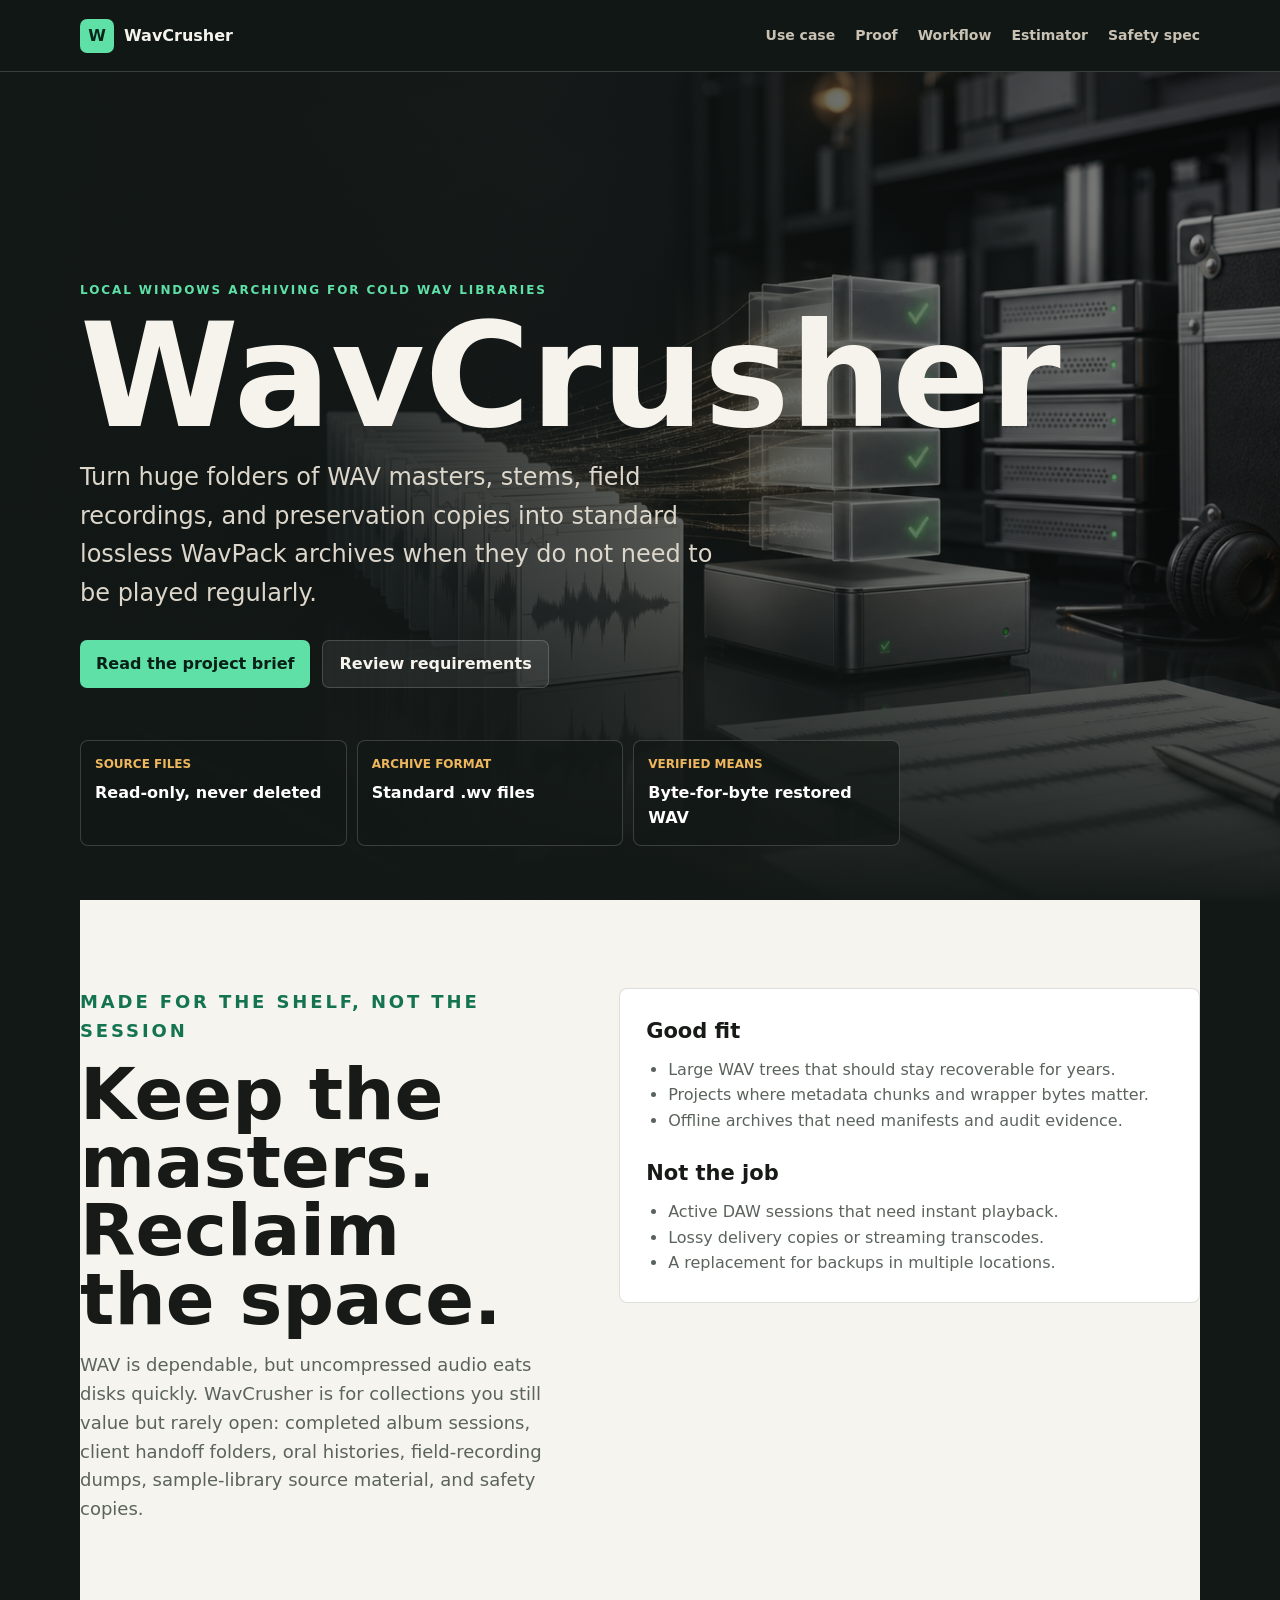
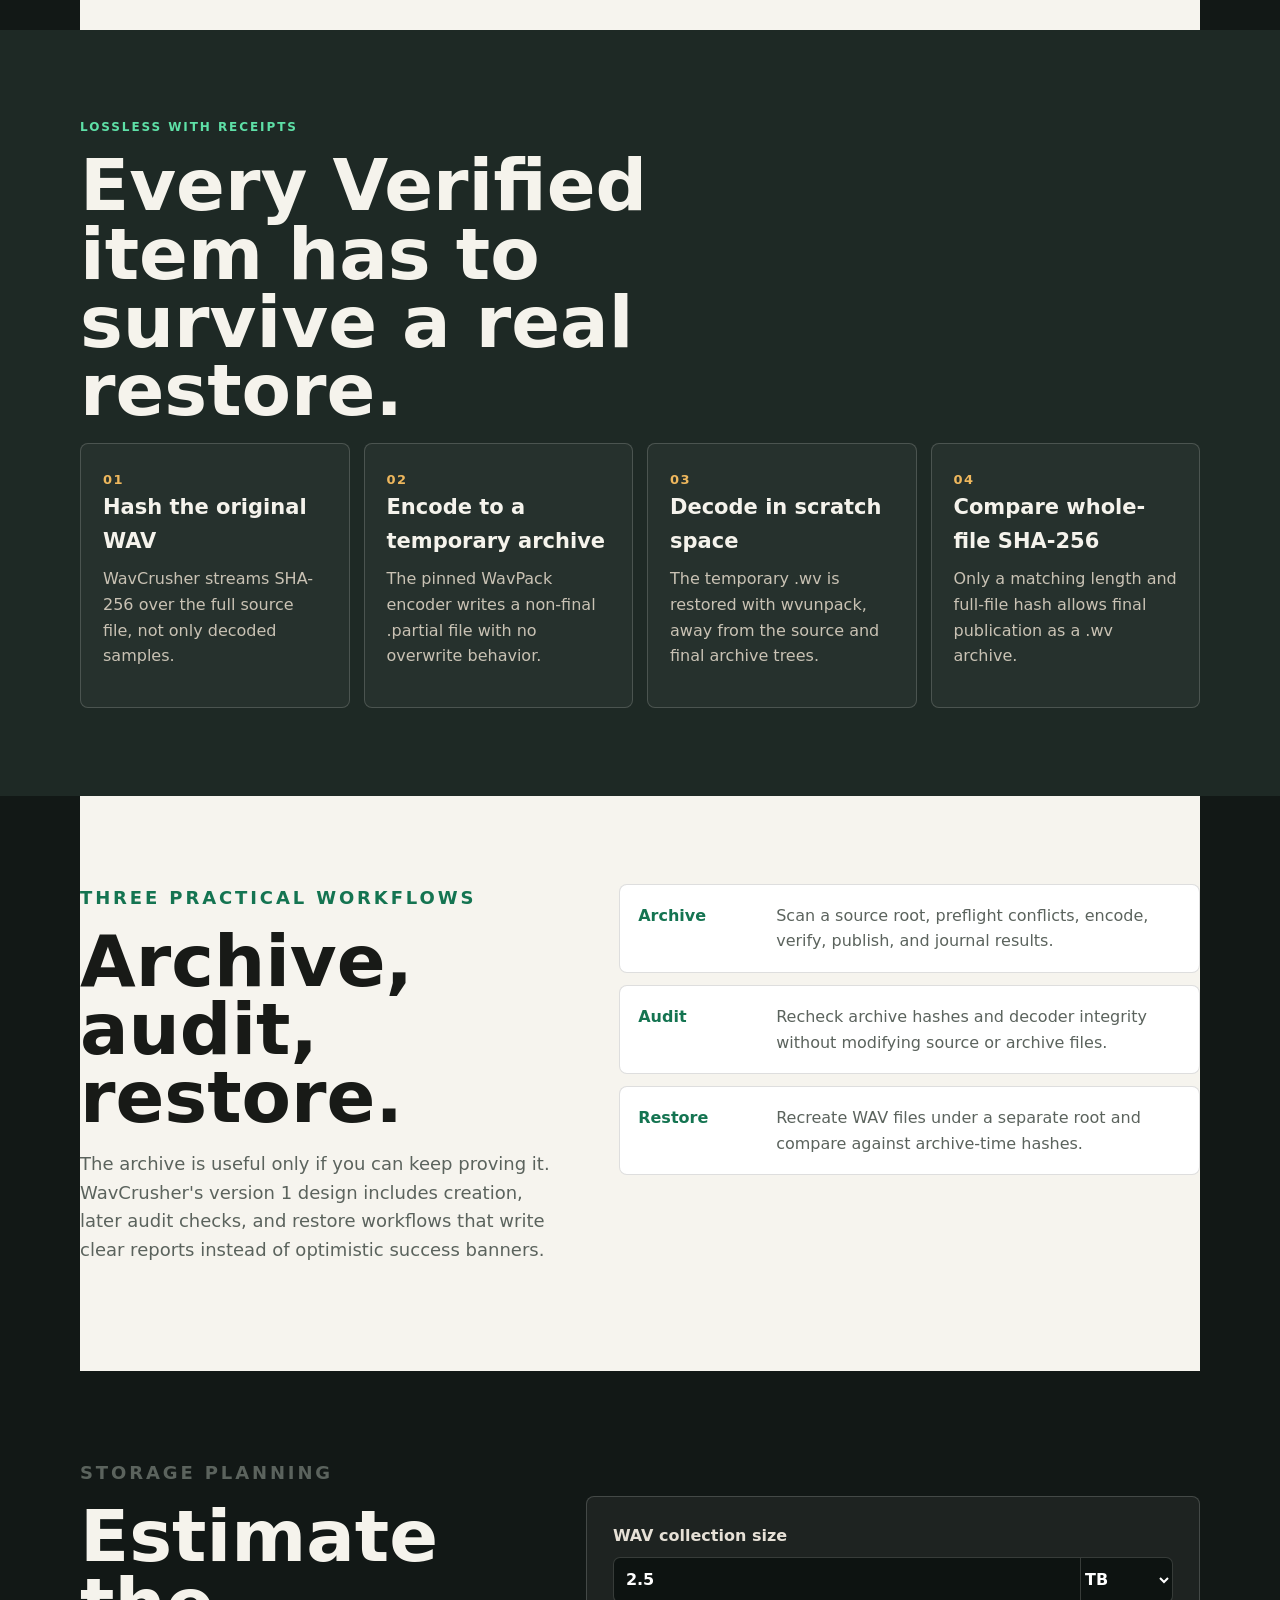
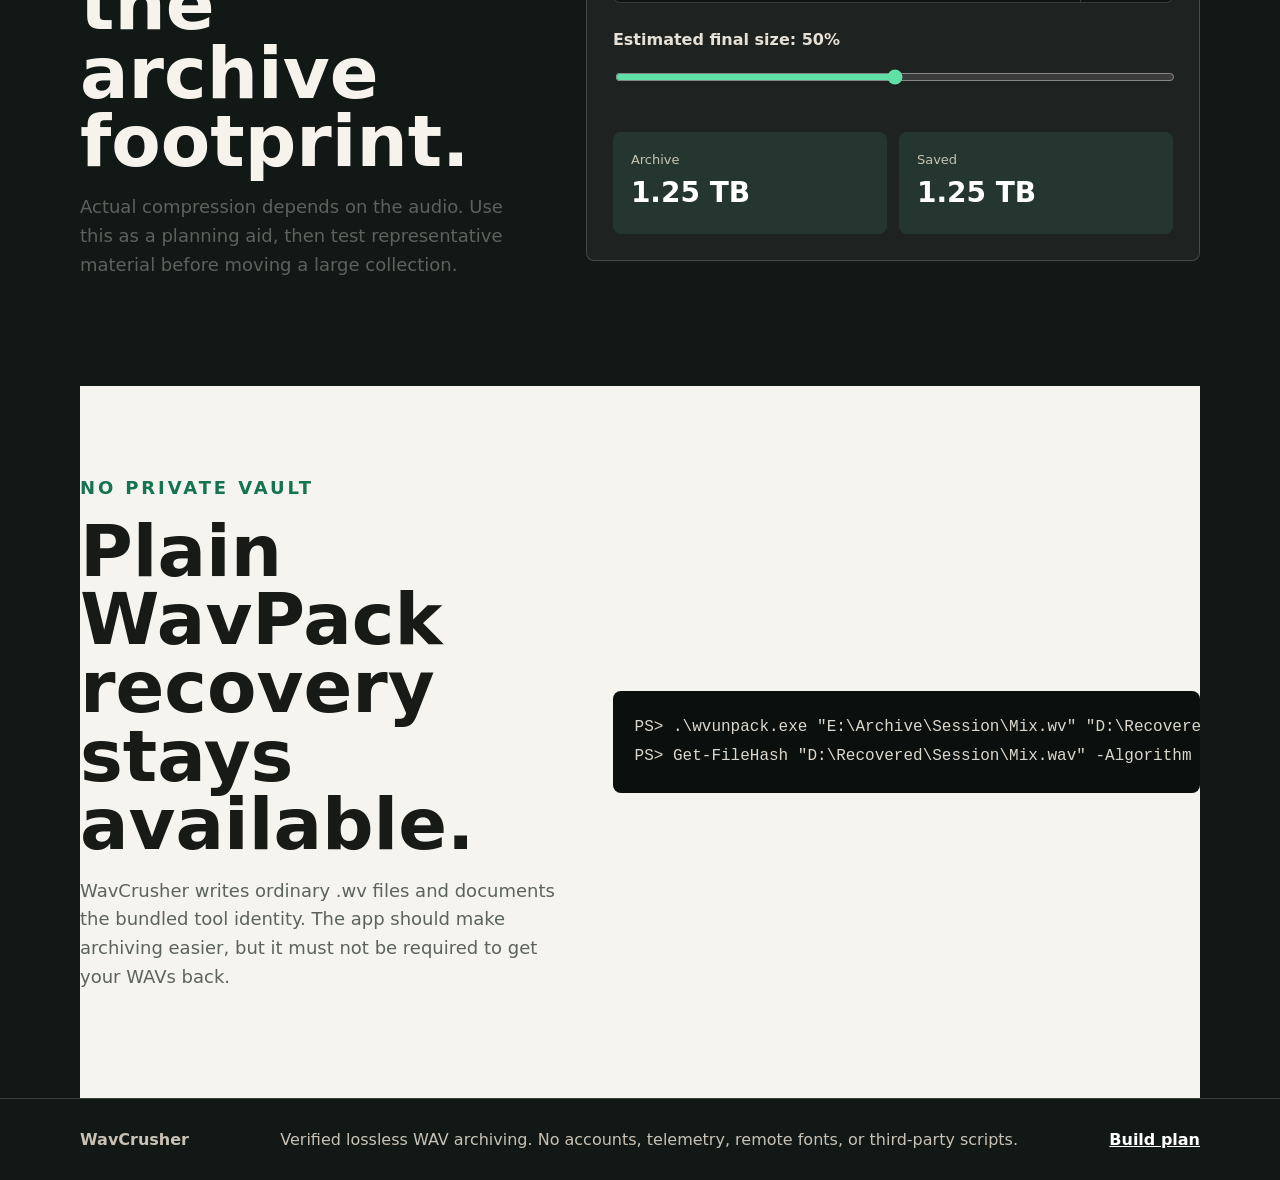
==== docs/index.html @ 5258abd5 "feat: migrate repository to WavCrusher and bundle docs" ====
<!doctype html>
<html lang="en">
<head>
  <meta charset="utf-8">
  <meta name="viewport" content="width=device-width, initial-scale=1">
  <meta name="description" content="WavCrusher archives large WAV collections into verified pure-lossless WavPack files for recordings you need to preserve, not play every day.">
  <meta name="theme-color" content="#121816">
  <title>WavCrusher - Verified WAV archiving</title>
  <link rel="icon" href="favicon.svg" type="image/svg+xml">
  <link rel="manifest" href="manifest.webmanifest">
  <link rel="preload" href="assets/wavcrusher-archive-workstation.png" as="image">
  <link rel="stylesheet" href="styles.css">
  <script src="app.js" defer></script>
</head>
<body>
  <a class="skip-link" href="#main">Skip to content</a>
  <header class="site-header">
    <a class="brand" href="#top" aria-label="WavCrusher home"><span class="brand-mark" aria-hidden="true">W</span><span>WavCrusher</span></a>
    <nav aria-label="Primary">
      <a href="#fit">Use case</a>
      <a href="#proof">Proof</a>
      <a href="#workflow">Workflow</a>
      <a href="#estimate">Estimator</a>
      <a href="ARCHIVE_SAFETY_SPEC.md">Safety spec</a>
    </nav>
  </header>
  <main id="main">
    <section id="top" class="hero">
      <img class="hero-image" src="assets/wavcrusher-archive-workstation.png" alt="Studio archive workstation with drives, waveform sheets, and verified archive blocks">
      <div class="hero-overlay"></div>
      <div class="hero-content">
        <p class="eyebrow">Local Windows archiving for cold WAV libraries</p>
        <h1>WavCrusher</h1>
        <p class="lede">Turn huge folders of WAV masters, stems, field recordings, and preservation copies into standard lossless WavPack archives when they do not need to be played regularly.</p>
        <div class="actions">
          <a class="button primary" href="../README.md">Read the project brief</a>
          <a class="button secondary" href="PRODUCT_REQUIREMENTS.md">Review requirements</a>
        </div>
        <dl class="promise-grid" aria-label="Core promises">
          <div><dt>Source files</dt><dd>Read-only, never deleted</dd></div>
          <div><dt>Archive format</dt><dd>Standard .wv files</dd></div>
          <div><dt>Verified means</dt><dd>Byte-for-byte restored WAV</dd></div>
        </dl>
      </div>
    </section>
    <section id="fit" class="section split">
      <div>
        <p class="eyebrow dark">Made for the shelf, not the session</p>
        <h2>Keep the masters. Reclaim the space.</h2>
        <p>WAV is dependable, but uncompressed audio eats disks quickly. WavCrusher is for collections you still value but rarely open: completed album sessions, client handoff folders, oral histories, field-recording dumps, sample-library source material, and safety copies.</p>
      </div>
      <div class="list-panel">
        <h3>Good fit</h3>
        <ul>
          <li>Large WAV trees that should stay recoverable for years.</li>
          <li>Projects where metadata chunks and wrapper bytes matter.</li>
          <li>Offline archives that need manifests and audit evidence.</li>
        </ul>
        <h3>Not the job</h3>
        <ul>
          <li>Active DAW sessions that need instant playback.</li>
          <li>Lossy delivery copies or streaming transcodes.</li>
          <li>A replacement for backups in multiple locations.</li>
        </ul>
      </div>
    </section>
    <section id="proof" class="section proof-band">
      <div class="section-heading">
        <p class="eyebrow">Lossless with receipts</p>
        <h2>Every Verified item has to survive a real restore.</h2>
      </div>
      <div class="proof-grid">
        <article><span>01</span><h3>Hash the original WAV</h3><p>WavCrusher streams SHA-256 over the full source file, not only decoded samples.</p></article>
        <article><span>02</span><h3>Encode to a temporary archive</h3><p>The pinned WavPack encoder writes a non-final .partial file with no overwrite behavior.</p></article>
        <article><span>03</span><h3>Decode in scratch space</h3><p>The temporary .wv is restored with wvunpack, away from the source and final archive trees.</p></article>
        <article><span>04</span><h3>Compare whole-file SHA-256</h3><p>Only a matching length and full-file hash allows final publication as a .wv archive.</p></article>
      </div>
    </section>
    <section id="workflow" class="section split">
      <div>
        <p class="eyebrow dark">Three practical workflows</p>
        <h2>Archive, audit, restore.</h2>
        <p>The archive is useful only if you can keep proving it. WavCrusher's version 1 design includes creation, later audit checks, and restore workflows that write clear reports instead of optimistic success banners.</p>
      </div>
      <ol class="timeline">
        <li><strong>Archive</strong><span>Scan a source root, preflight conflicts, encode, verify, publish, and journal results.</span></li>
        <li><strong>Audit</strong><span>Recheck archive hashes and decoder integrity without modifying source or archive files.</span></li>
        <li><strong>Restore</strong><span>Recreate WAV files under a separate root and compare against archive-time hashes.</span></li>
      </ol>
    </section>
    <section id="estimate" class="section estimator-section">
      <div class="estimator-copy">
        <p class="eyebrow">Storage planning</p>
        <h2>Estimate the archive footprint.</h2>
        <p>Actual compression depends on the audio. Use this as a planning aid, then test representative material before moving a large collection.</p>
      </div>
      <form class="estimator" data-estimator>
        <label>WAV collection size<span class="input-row"><input id="library-size" type="number" min="0" step="0.1" value="2.5" inputmode="decimal"><select id="library-unit" aria-label="Size unit"><option value="GB">GB</option><option value="TB" selected>TB</option></select></span></label>
        <label>Estimated final size: <output id="ratio-output" for="ratio">50%</output><input id="ratio" type="range" min="30" max="70" value="50"></label>
        <div class="estimate-output" aria-live="polite"><div><span>Archive</span><strong id="archive-size">1.25 TB</strong></div><div><span>Saved</span><strong id="saved-size">1.25 TB</strong></div></div>
      </form>
    </section>
    <section class="section recovery">
      <div>
        <p class="eyebrow dark">No private vault</p>
        <h2>Plain WavPack recovery stays available.</h2>
        <p>WavCrusher writes ordinary .wv files and documents the bundled tool identity. The app should make archiving easier, but it must not be required to get your WAVs back.</p>
      </div>
      <pre aria-label="PowerShell recovery command"><code>PS&gt; .\wvunpack.exe "E:\Archive\Session\Mix.wv" "D:\Recovered\Session\Mix.wav"
PS&gt; Get-FileHash "D:\Recovered\Session\Mix.wav" -Algorithm SHA256</code></pre>
    </section>
  </main>
  <footer><strong>WavCrusher</strong><span>Verified lossless WAV archiving. No accounts, telemetry, remote fonts, or third-party scripts.</span><a href="../CODEX_BUILD_PLAN.md">Build plan</a></footer>
</body>
</html>
---- docs/styles.css ----
:root {
  --ink: #f5f3ec;
  --muted: #c9c2b4;
  --paper: #f6f4ee;
  --paper-ink: #181a17;
  --paper-muted: #5b635d;
  --line: rgba(245, 243, 236, .18);
  --line-dark: rgba(24, 26, 23, .14);
  --green: #5ee0a7;
  --green-dark: #147451;
  --amber: #eeb75d;
  --charcoal: #121816;
  --charcoal-2: #1e2925;
  --max: min(1120px, calc(100% - 32px));
}
* { box-sizing: border-box; }
html { scroll-behavior: smooth; scroll-padding-top: 88px; }
body { margin: 0; color: var(--ink); background: var(--charcoal); font-family: "Segoe UI", system-ui, -apple-system, BlinkMacSystemFont, sans-serif; line-height: 1.6; }
a { color: inherit; }
img { max-width: 100%; display: block; }
code, pre { font-family: "Cascadia Code", Consolas, monospace; }
.skip-link { position: fixed; top: 12px; left: 12px; z-index: 20; padding: 10px 14px; background: white; color: black; transform: translateY(-180%); }
.skip-link:focus { transform: translateY(0); }
.site-header { position: sticky; top: 0; z-index: 10; min-height: 72px; display: flex; align-items: center; justify-content: space-between; gap: 24px; padding: 0 max(16px, calc((100vw - 1120px) / 2)); border-bottom: 1px solid var(--line); background: rgba(18, 24, 22, .92); backdrop-filter: blur(16px); }
.brand { display: inline-flex; align-items: center; gap: 10px; font-weight: 800; text-decoration: none; }
.brand-mark { width: 34px; height: 34px; display: grid; place-items: center; border-radius: 7px; color: #0a251a; background: var(--green); }
nav { display: flex; align-items: center; gap: 20px; }
nav a { color: var(--muted); font-size: 14px; font-weight: 650; text-decoration: none; }
nav a:hover, nav a:focus-visible { color: white; }
.hero { position: relative; min-height: calc(100vh - 72px); display: grid; align-items: end; overflow: hidden; }
.hero-image { position: absolute; inset: 0; width: 100%; height: 100%; object-fit: cover; }
.hero-overlay { position: absolute; inset: 0; background: linear-gradient(90deg, rgba(18,24,22,.94) 0%, rgba(18,24,22,.70) 44%, rgba(18,24,22,.22) 100%), linear-gradient(0deg, rgba(18,24,22,.98) 0%, rgba(18,24,22,.20) 42%); }
.hero-content { position: relative; width: var(--max); margin: 0 auto; padding: 92px 0 54px; }
.eyebrow { margin: 0 0 14px; color: var(--green); font-size: 12px; font-weight: 850; letter-spacing: .16em; text-transform: uppercase; }
.eyebrow.dark { color: var(--green-dark); }
h1, h2, h3, p { margin-top: 0; }
h1 { max-width: 10ch; margin-bottom: 20px; font-size: clamp(64px, 12vw, 144px); line-height: .86; letter-spacing: 0; }
h2 { margin-bottom: 18px; font-size: clamp(36px, 6vw, 72px); line-height: .95; letter-spacing: 0; }
h3 { margin-bottom: 8px; font-size: 21px; }
.lede { max-width: 660px; color: #ddd6ca; font-size: clamp(18px, 2vw, 24px); }
.actions { display: flex; flex-wrap: wrap; gap: 12px; margin: 28px 0; }
.button { min-height: 46px; display: inline-flex; align-items: center; justify-content: center; padding: 10px 16px; border-radius: 7px; font-weight: 800; text-decoration: none; }
.primary { color: #082016; background: var(--green); }
.secondary { border: 1px solid var(--line); background: rgba(255,255,255,.07); }
.promise-grid { width: min(820px, 100%); display: grid; grid-template-columns: repeat(3, 1fr); gap: 10px; margin: 52px 0 0; }
.promise-grid div { min-height: 92px; padding: 14px; border: 1px solid var(--line); border-radius: 8px; background: rgba(18,24,22,.68); }
dt { color: var(--amber); font-size: 12px; font-weight: 850; text-transform: uppercase; }
dd { margin: 6px 0 0; color: white; font-weight: 750; }
.section { width: var(--max); margin: 0 auto; padding: 88px 0; }
.split { display: grid; grid-template-columns: .9fr 1.1fr; gap: 64px; align-items: start; }
.split p, .estimator-copy p, .recovery p { color: var(--paper-muted); font-size: 18px; }
.section:not(.proof-band):not(.estimator-section) { color: var(--paper-ink); background: var(--paper); }
.list-panel { padding: 26px; border: 1px solid var(--line-dark); border-radius: 8px; background: white; }
.list-panel ul { margin: 0 0 24px; padding-left: 22px; color: var(--paper-muted); }
.list-panel ul:last-child { margin-bottom: 0; }
.proof-band { width: 100%; padding-inline: max(16px, calc((100vw - 1120px) / 2)); background: var(--charcoal-2); }
.section-heading { max-width: 760px; }
.proof-grid { display: grid; grid-template-columns: repeat(4, 1fr); gap: 14px; }
.proof-grid article { min-height: 230px; padding: 22px; border: 1px solid var(--line); border-radius: 8px; background: rgba(255,255,255,.04); }
.proof-grid span { color: var(--amber); font-size: 13px; font-weight: 900; letter-spacing: .12em; }
.proof-grid p { color: var(--muted); }
.timeline { display: grid; gap: 12px; margin: 0; padding: 0; list-style: none; }
.timeline li { display: grid; grid-template-columns: 120px 1fr; gap: 18px; padding: 18px; border: 1px solid var(--line-dark); border-radius: 8px; background: white; }
.timeline strong { color: var(--green-dark); }
.timeline span { color: var(--paper-muted); }
.estimator-section { display: grid; grid-template-columns: .85fr 1.15fr; gap: 52px; align-items: center; }
.estimator { display: grid; gap: 24px; padding: 26px; border: 1px solid var(--line); border-radius: 8px; background: rgba(255,255,255,.05); }
.estimator label { color: #e6e0d6; font-weight: 750; }
.input-row { display: grid; grid-template-columns: 1fr 92px; margin-top: 8px; }
input, select { min-height: 46px; border: 1px solid var(--line); background: #0d1311; color: white; font: inherit; }
input[type="number"] { min-width: 0; padding: 8px 12px; border-radius: 7px 0 0 7px; }
select { border-left: 0; border-radius: 0 7px 7px 0; }
input[type="range"] { width: 100%; accent-color: var(--green); }
.estimate-output { display: grid; grid-template-columns: 1fr 1fr; gap: 12px; }
.estimate-output div { padding: 18px; border-radius: 8px; background: rgba(94,224,167,.10); }
.estimate-output span { display: block; color: var(--muted); font-size: 13px; }
.estimate-output strong { color: white; font-size: 28px; }
.recovery { display: grid; grid-template-columns: .9fr 1.1fr; gap: 52px; align-items: center; }
pre { margin: 0; overflow: auto; padding: 22px; border-radius: 8px; background: #0b0f0e; color: #dcd7cc; line-height: 1.8; }
footer { display: flex; flex-wrap: wrap; gap: 14px 24px; align-items: center; justify-content: space-between; padding: 28px max(16px, calc((100vw - 1120px) / 2)); border-top: 1px solid var(--line); color: var(--muted); }
footer a { color: white; font-weight: 750; }
@media (max-width: 900px) {
  .site-header { align-items: flex-start; flex-direction: column; padding-block: 14px; }
  nav { flex-wrap: wrap; gap: 12px 18px; }
  .hero { min-height: 760px; }
  .hero-overlay { background: linear-gradient(0deg, rgba(18,24,22,.98) 0%, rgba(18,24,22,.58) 70%), linear-gradient(90deg, rgba(18,24,22,.88), rgba(18,24,22,.42)); }
  .split, .estimator-section, .recovery { grid-template-columns: 1fr; gap: 32px; }
  .proof-grid { grid-template-columns: repeat(2, 1fr); }
  .promise-grid { grid-template-columns: 1fr; }
}
@media (max-width: 560px) {
  .hero-content { padding-top: 64px; }
  .section { padding-block: 64px; }
  .proof-grid, .estimate-output { grid-template-columns: 1fr; }
  .timeline li { grid-template-columns: 1fr; }
}
@media (prefers-reduced-motion: reduce) {
  html { scroll-behavior: auto; }
  *, *::before, *::after { transition-duration: .01ms !important; animation-duration: .01ms !important; }
}
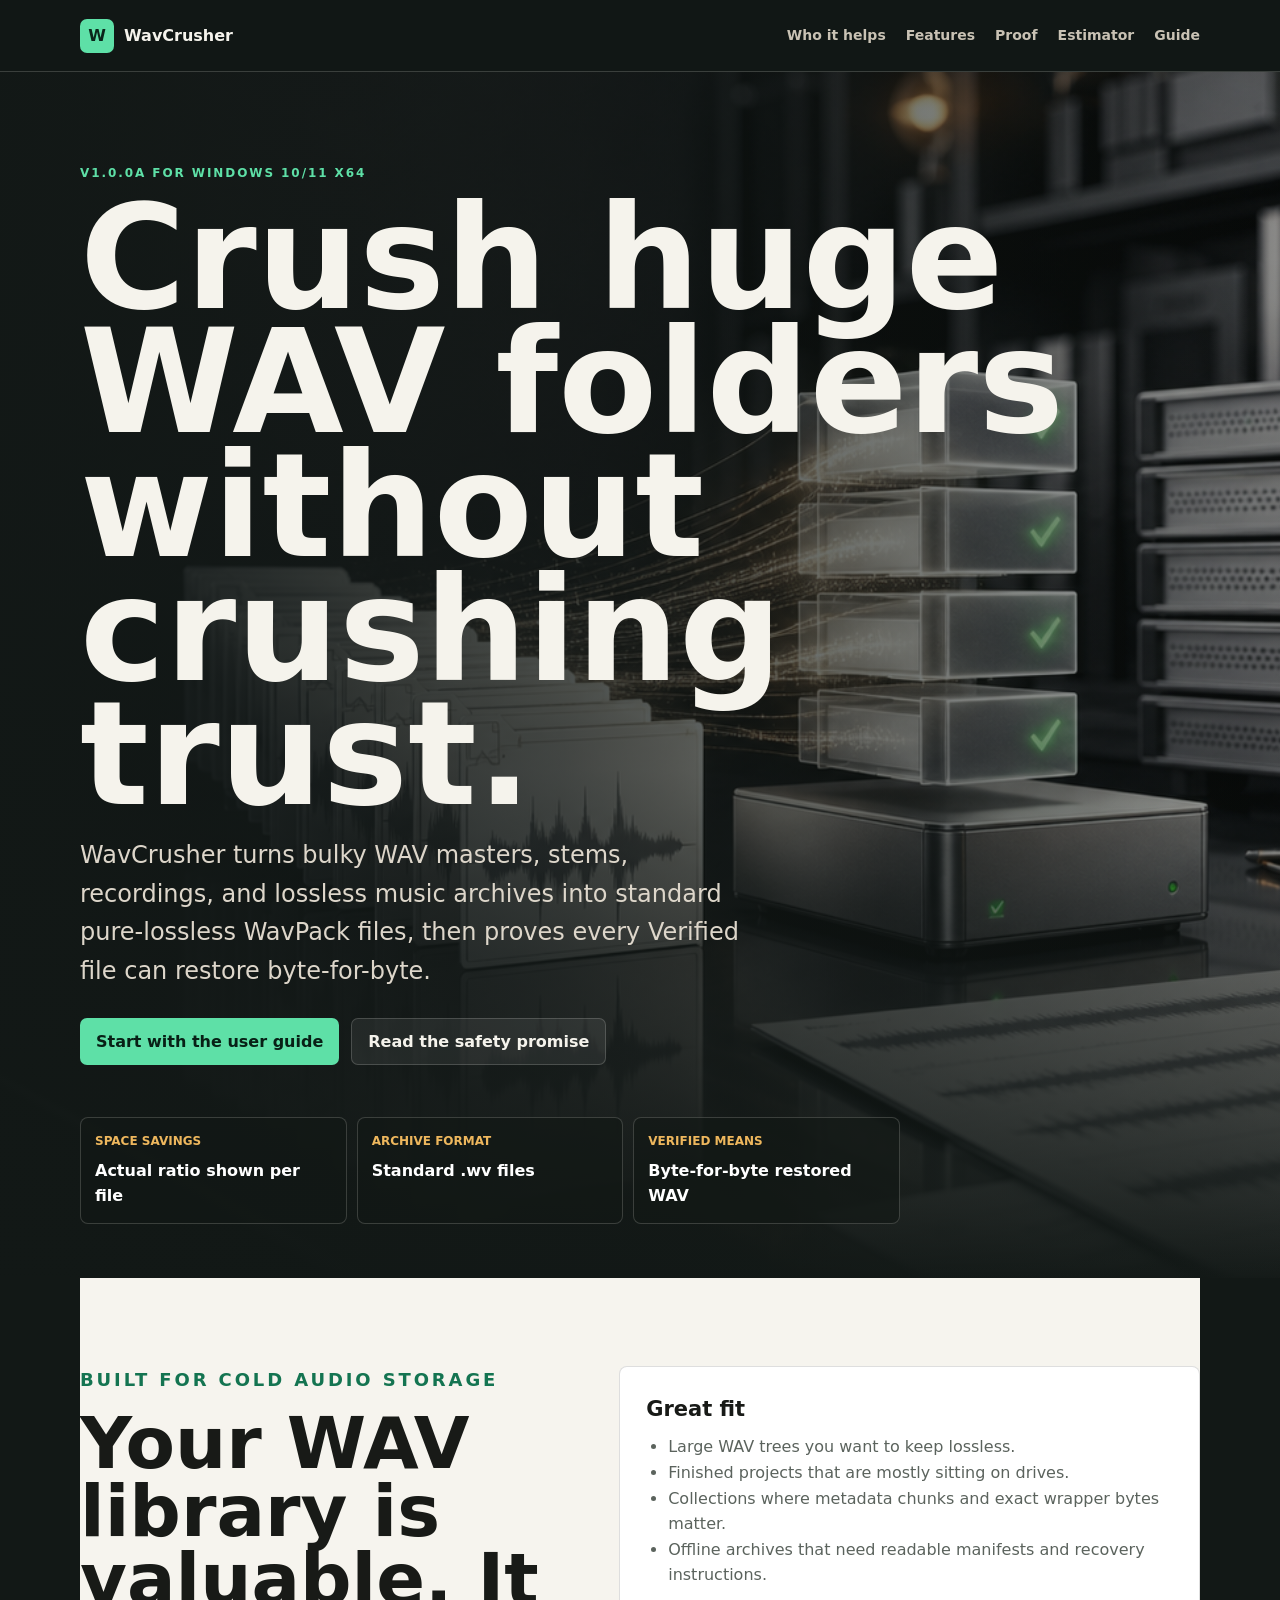
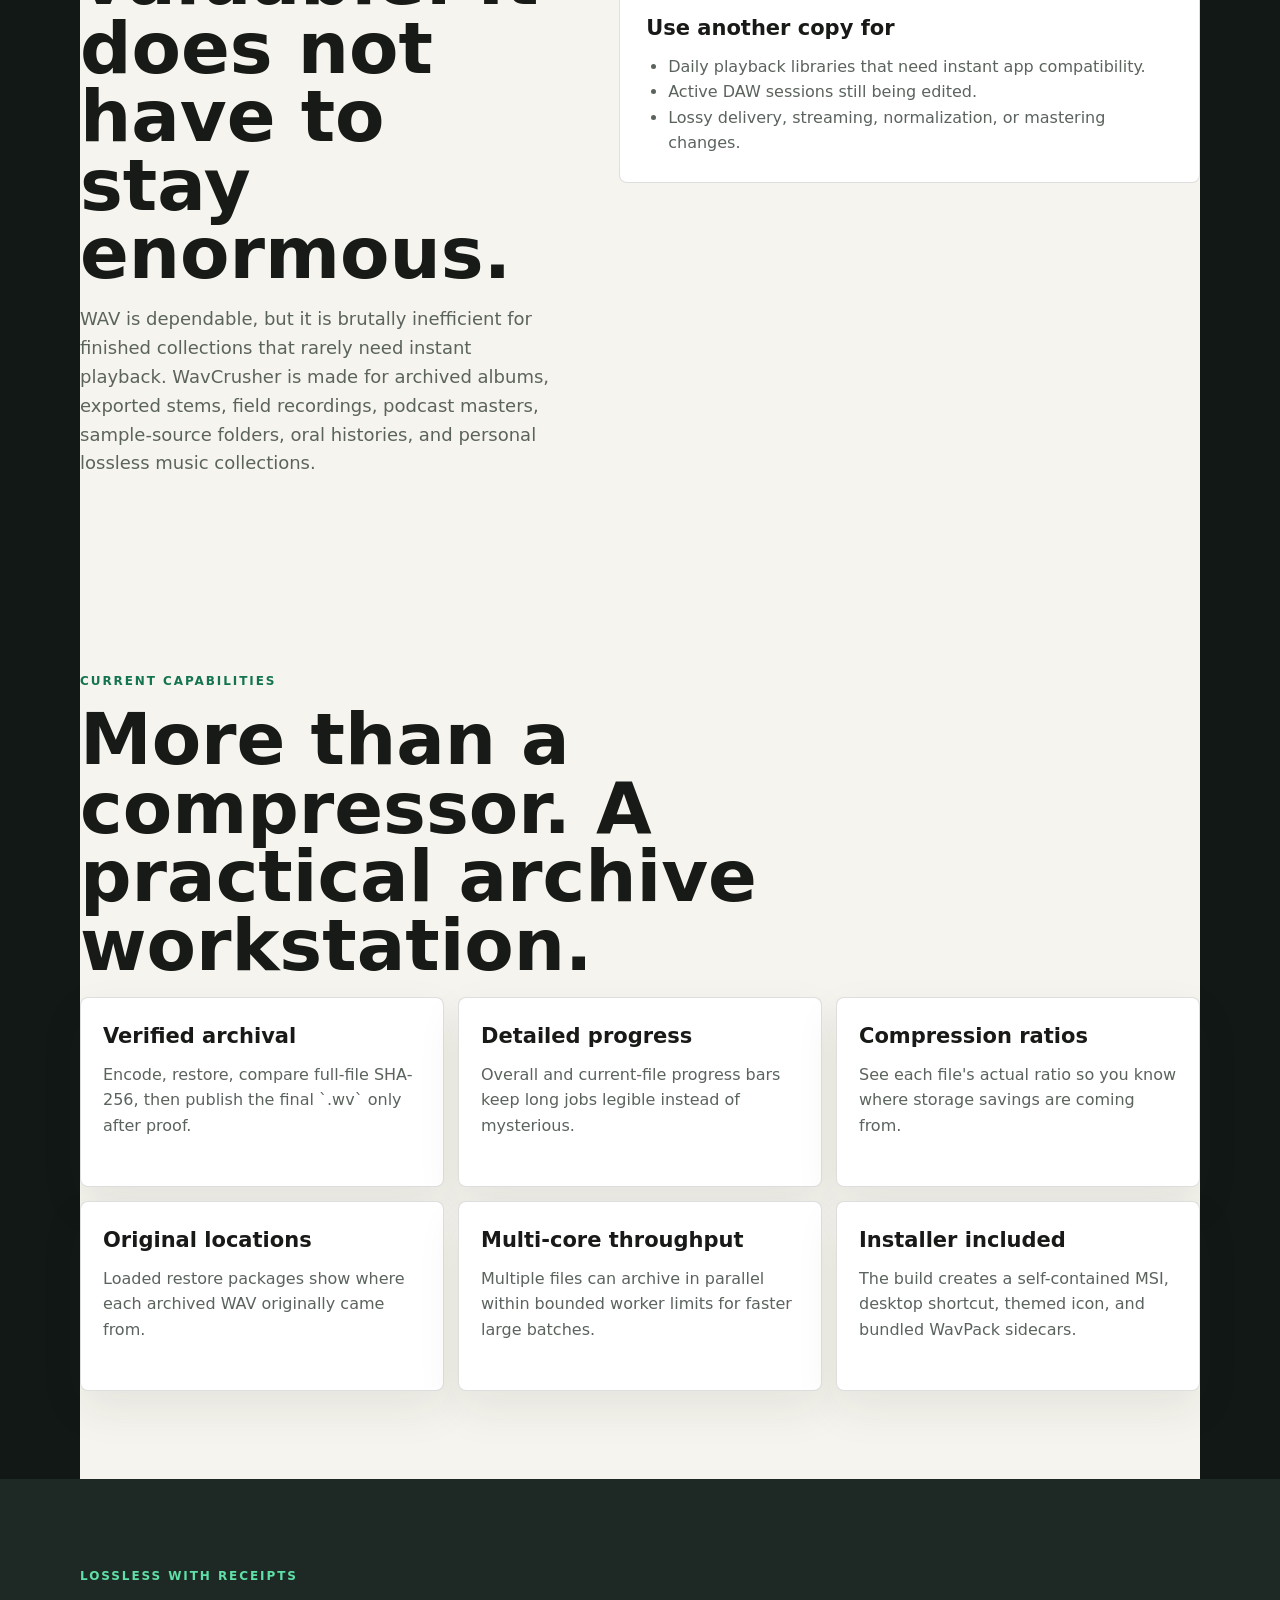
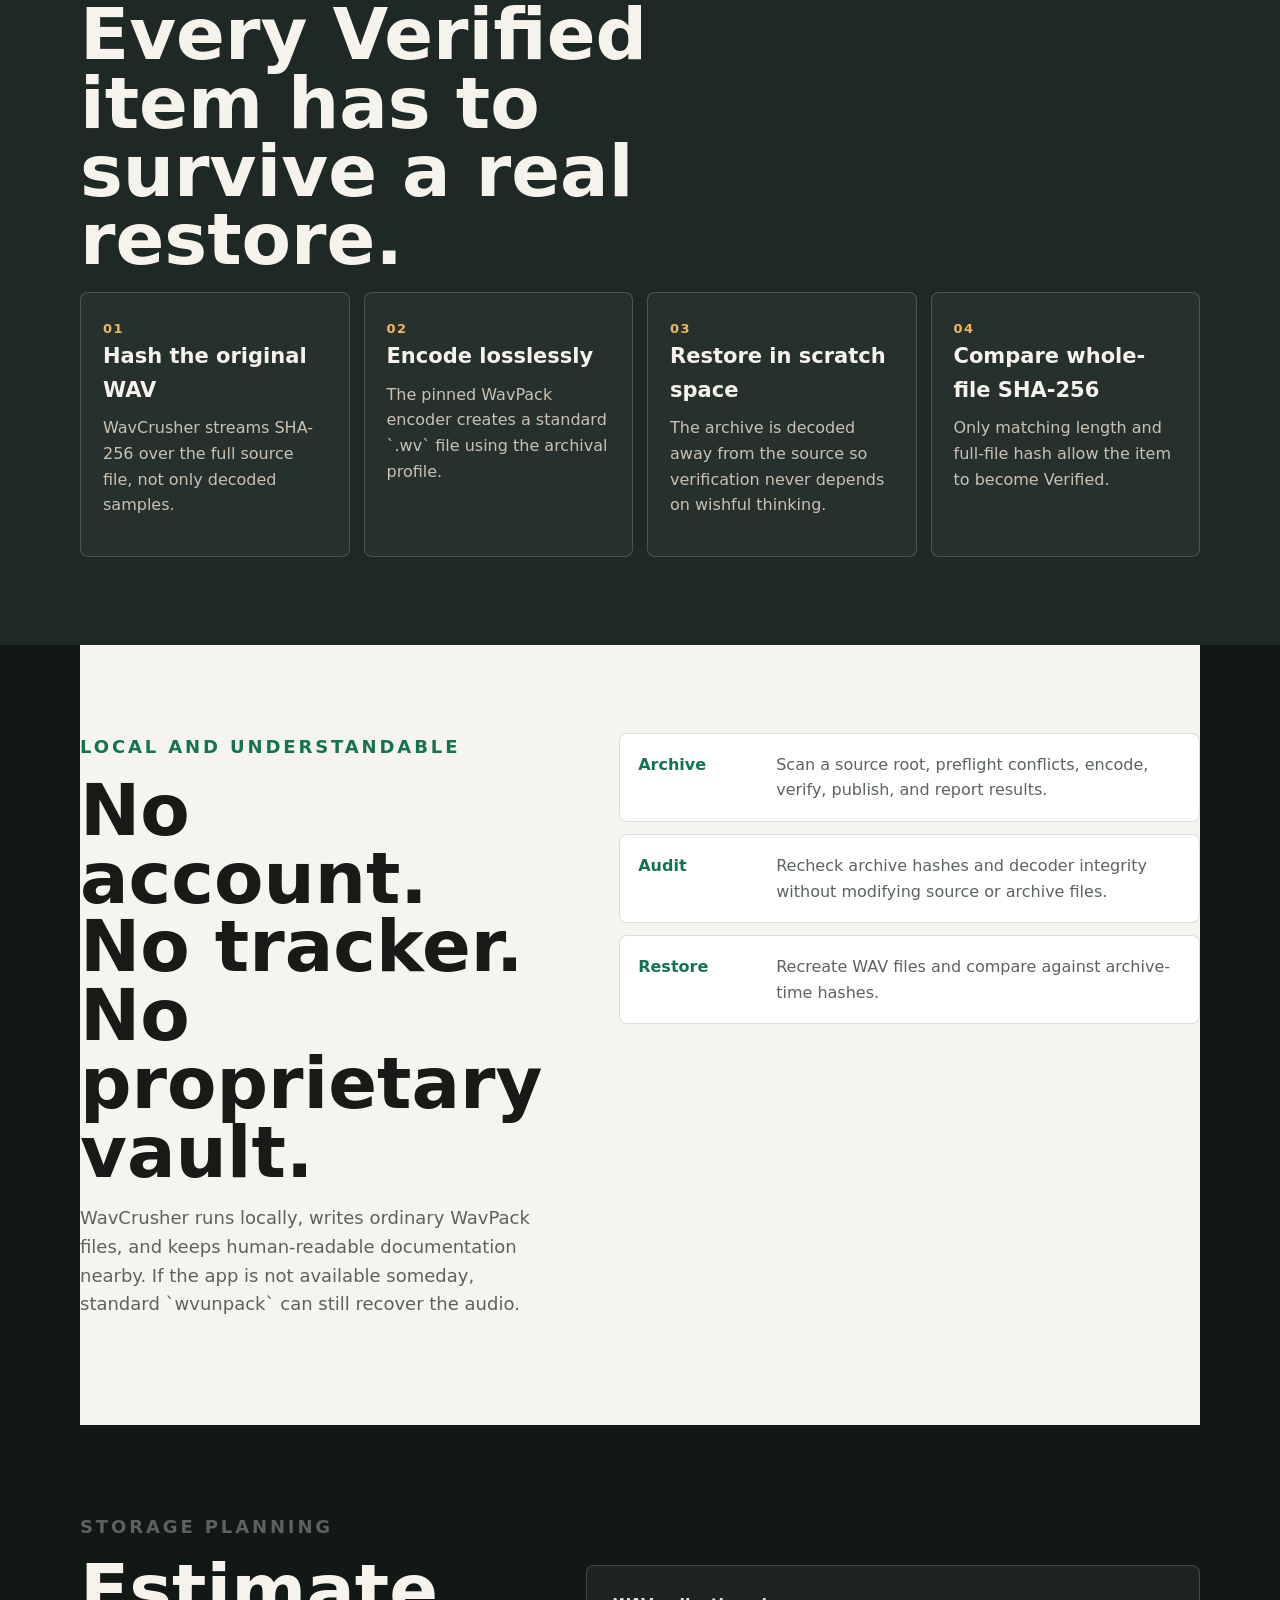
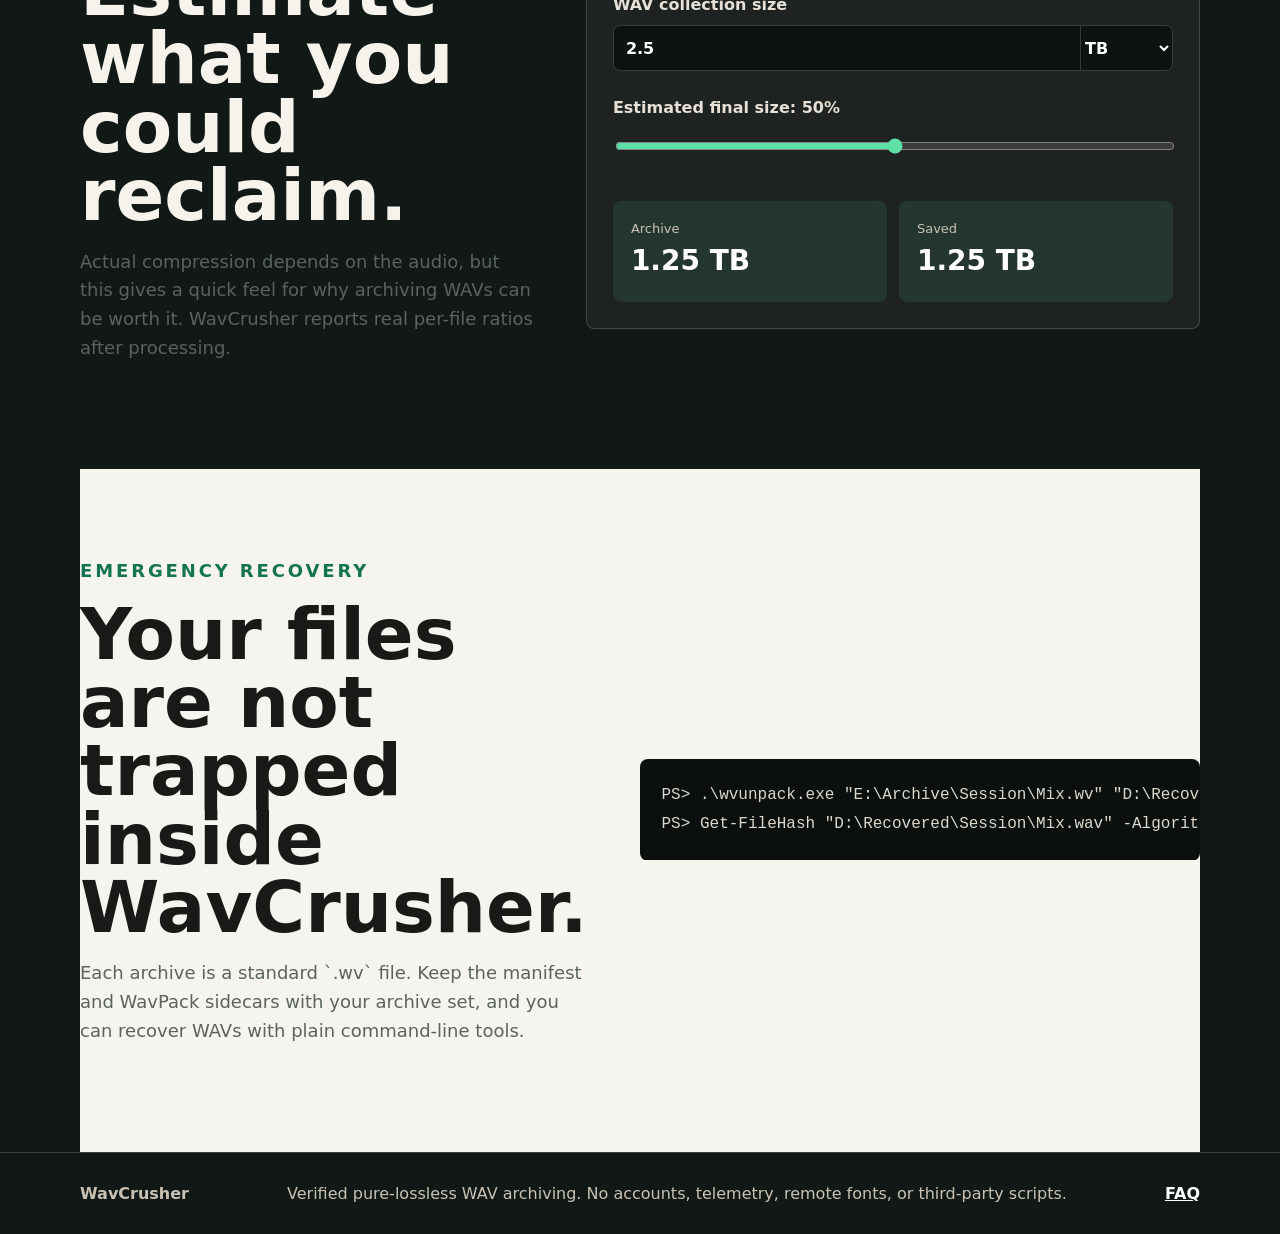
==== commit d0d9442b: "Refactor archive workflow and UI handling" ====
--- a/docs/index.html
+++ b/docs/index.html
@@ -3,9 +3,9 @@
 <head>
   <meta charset="utf-8">
   <meta name="viewport" content="width=device-width, initial-scale=1">
-  <meta name="description" content="WavCrusher archives large WAV collections into verified pure-lossless WavPack files for recordings you need to preserve, not play every day.">
+  <meta name="description" content="WavCrusher saves space on large WAV and lossless music collections with verified pure-lossless WavPack archives, byte-for-byte restore checks, and a local Windows app.">
   <meta name="theme-color" content="#121816">
-  <title>WavCrusher - Verified WAV archiving</title>
+  <title>WavCrusher - Save space on verified lossless WAV archives</title>
   <link rel="icon" href="favicon.svg" type="image/svg+xml">
   <link rel="manifest" href="manifest.webmanifest">
   <link rel="preload" href="assets/wavcrusher-archive-workstation.png" as="image">
@@ -17,11 +17,11 @@
   <header class="site-header">
     <a class="brand" href="#top" aria-label="WavCrusher home"><span class="brand-mark" aria-hidden="true">W</span><span>WavCrusher</span></a>
     <nav aria-label="Primary">
-      <a href="#fit">Use case</a>
+      <a href="#fit">Who it helps</a>
+      <a href="#features">Features</a>
       <a href="#proof">Proof</a>
-      <a href="#workflow">Workflow</a>
       <a href="#estimate">Estimator</a>
-      <a href="ARCHIVE_SAFETY_SPEC.md">Safety spec</a>
+      <a href="USER_GUIDE.md">Guide</a>
     </nav>
   </header>
   <main id="main">
@@ -29,15 +29,15 @@
       <img class="hero-image" src="assets/wavcrusher-archive-workstation.png" alt="Studio archive workstation with drives, waveform sheets, and verified archive blocks">
       <div class="hero-overlay"></div>
       <div class="hero-content">
-        <p class="eyebrow">Local Windows archiving for cold WAV libraries</p>
-        <h1>WavCrusher</h1>
-        <p class="lede">Turn huge folders of WAV masters, stems, field recordings, and preservation copies into standard lossless WavPack archives when they do not need to be played regularly.</p>
+        <p class="eyebrow">v1.0.0a for Windows 10/11 x64</p>
+        <h1>Crush huge WAV folders without crushing trust.</h1>
+        <p class="lede">WavCrusher turns bulky WAV masters, stems, recordings, and lossless music archives into standard pure-lossless WavPack files, then proves every Verified file can restore byte-for-byte.</p>
         <div class="actions">
-          <a class="button primary" href="../README.md">Read the project brief</a>
-          <a class="button secondary" href="PRODUCT_REQUIREMENTS.md">Review requirements</a>
+          <a class="button primary" href="USER_GUIDE.md">Start with the user guide</a>
+          <a class="button secondary" href="ARCHIVE_SAFETY_SPEC.md">Read the safety promise</a>
         </div>
         <dl class="promise-grid" aria-label="Core promises">
-          <div><dt>Source files</dt><dd>Read-only, never deleted</dd></div>
+          <div><dt>Space savings</dt><dd>Actual ratio shown per file</dd></div>
           <div><dt>Archive format</dt><dd>Standard .wv files</dd></div>
           <div><dt>Verified means</dt><dd>Byte-for-byte restored WAV</dd></div>
         </dl>
@@ -45,23 +45,38 @@
     </section>
     <section id="fit" class="section split">
       <div>
-        <p class="eyebrow dark">Made for the shelf, not the session</p>
-        <h2>Keep the masters. Reclaim the space.</h2>
-        <p>WAV is dependable, but uncompressed audio eats disks quickly. WavCrusher is for collections you still value but rarely open: completed album sessions, client handoff folders, oral histories, field-recording dumps, sample-library source material, and safety copies.</p>
+        <p class="eyebrow dark">Built for cold audio storage</p>
+        <h2>Your WAV library is valuable. It does not have to stay enormous.</h2>
+        <p>WAV is dependable, but it is brutally inefficient for finished collections that rarely need instant playback. WavCrusher is made for archived albums, exported stems, field recordings, podcast masters, sample-source folders, oral histories, and personal lossless music collections.</p>
       </div>
       <div class="list-panel">
-        <h3>Good fit</h3>
+        <h3>Great fit</h3>
         <ul>
-          <li>Large WAV trees that should stay recoverable for years.</li>
-          <li>Projects where metadata chunks and wrapper bytes matter.</li>
-          <li>Offline archives that need manifests and audit evidence.</li>
+          <li>Large WAV trees you want to keep lossless.</li>
+          <li>Finished projects that are mostly sitting on drives.</li>
+          <li>Collections where metadata chunks and exact wrapper bytes matter.</li>
+          <li>Offline archives that need readable manifests and recovery instructions.</li>
         </ul>
-        <h3>Not the job</h3>
+        <h3>Use another copy for</h3>
         <ul>
-          <li>Active DAW sessions that need instant playback.</li>
-          <li>Lossy delivery copies or streaming transcodes.</li>
-          <li>A replacement for backups in multiple locations.</li>
+          <li>Daily playback libraries that need instant app compatibility.</li>
+          <li>Active DAW sessions still being edited.</li>
+          <li>Lossy delivery, streaming, normalization, or mastering changes.</li>
         </ul>
+      </div>
+    </section>
+    <section id="features" class="section feature-section">
+      <div class="section-heading">
+        <p class="eyebrow dark">Current capabilities</p>
+        <h2>More than a compressor. A practical archive workstation.</h2>
+      </div>
+      <div class="feature-grid">
+        <article><h3>Verified archival</h3><p>Encode, restore, compare full-file SHA-256, then publish the final `.wv` only after proof.</p></article>
+        <article><h3>Detailed progress</h3><p>Overall and current-file progress bars keep long jobs legible instead of mysterious.</p></article>
+        <article><h3>Compression ratios</h3><p>See each file's actual ratio so you know where storage savings are coming from.</p></article>
+        <article><h3>Original locations</h3><p>Loaded restore packages show where each archived WAV originally came from.</p></article>
+        <article><h3>Multi-core throughput</h3><p>Multiple files can archive in parallel within bounded worker limits for faster large batches.</p></article>
+        <article><h3>Installer included</h3><p>The build creates a self-contained MSI, desktop shortcut, themed icon, and bundled WavPack sidecars.</p></article>
       </div>
     </section>
     <section id="proof" class="section proof-band">
@@ -71,28 +86,28 @@
       </div>
       <div class="proof-grid">
         <article><span>01</span><h3>Hash the original WAV</h3><p>WavCrusher streams SHA-256 over the full source file, not only decoded samples.</p></article>
-        <article><span>02</span><h3>Encode to a temporary archive</h3><p>The pinned WavPack encoder writes a non-final .partial file with no overwrite behavior.</p></article>
-        <article><span>03</span><h3>Decode in scratch space</h3><p>The temporary .wv is restored with wvunpack, away from the source and final archive trees.</p></article>
-        <article><span>04</span><h3>Compare whole-file SHA-256</h3><p>Only a matching length and full-file hash allows final publication as a .wv archive.</p></article>
+        <article><span>02</span><h3>Encode losslessly</h3><p>The pinned WavPack encoder creates a standard `.wv` file using the archival profile.</p></article>
+        <article><span>03</span><h3>Restore in scratch space</h3><p>The archive is decoded away from the source so verification never depends on wishful thinking.</p></article>
+        <article><span>04</span><h3>Compare whole-file SHA-256</h3><p>Only matching length and full-file hash allow the item to become Verified.</p></article>
       </div>
     </section>
-    <section id="workflow" class="section split">
+    <section class="section split">
       <div>
-        <p class="eyebrow dark">Three practical workflows</p>
-        <h2>Archive, audit, restore.</h2>
-        <p>The archive is useful only if you can keep proving it. WavCrusher's version 1 design includes creation, later audit checks, and restore workflows that write clear reports instead of optimistic success banners.</p>
+        <p class="eyebrow dark">Local and understandable</p>
+        <h2>No account. No tracker. No proprietary vault.</h2>
+        <p>WavCrusher runs locally, writes ordinary WavPack files, and keeps human-readable documentation nearby. If the app is not available someday, standard `wvunpack` can still recover the audio.</p>
       </div>
       <ol class="timeline">
-        <li><strong>Archive</strong><span>Scan a source root, preflight conflicts, encode, verify, publish, and journal results.</span></li>
+        <li><strong>Archive</strong><span>Scan a source root, preflight conflicts, encode, verify, publish, and report results.</span></li>
         <li><strong>Audit</strong><span>Recheck archive hashes and decoder integrity without modifying source or archive files.</span></li>
-        <li><strong>Restore</strong><span>Recreate WAV files under a separate root and compare against archive-time hashes.</span></li>
+        <li><strong>Restore</strong><span>Recreate WAV files and compare against archive-time hashes.</span></li>
       </ol>
     </section>
     <section id="estimate" class="section estimator-section">
       <div class="estimator-copy">
         <p class="eyebrow">Storage planning</p>
-        <h2>Estimate the archive footprint.</h2>
-        <p>Actual compression depends on the audio. Use this as a planning aid, then test representative material before moving a large collection.</p>
+        <h2>Estimate what you could reclaim.</h2>
+        <p>Actual compression depends on the audio, but this gives a quick feel for why archiving WAVs can be worth it. WavCrusher reports real per-file ratios after processing.</p>
       </div>
       <form class="estimator" data-estimator>
         <label>WAV collection size<span class="input-row"><input id="library-size" type="number" min="0" step="0.1" value="2.5" inputmode="decimal"><select id="library-unit" aria-label="Size unit"><option value="GB">GB</option><option value="TB" selected>TB</option></select></span></label>
@@ -102,14 +117,14 @@
     </section>
     <section class="section recovery">
       <div>
-        <p class="eyebrow dark">No private vault</p>
-        <h2>Plain WavPack recovery stays available.</h2>
-        <p>WavCrusher writes ordinary .wv files and documents the bundled tool identity. The app should make archiving easier, but it must not be required to get your WAVs back.</p>
+        <p class="eyebrow dark">Emergency recovery</p>
+        <h2>Your files are not trapped inside WavCrusher.</h2>
+        <p>Each archive is a standard `.wv` file. Keep the manifest and WavPack sidecars with your archive set, and you can recover WAVs with plain command-line tools.</p>
       </div>
       <pre aria-label="PowerShell recovery command"><code>PS&gt; .\wvunpack.exe "E:\Archive\Session\Mix.wv" "D:\Recovered\Session\Mix.wav"
 PS&gt; Get-FileHash "D:\Recovered\Session\Mix.wav" -Algorithm SHA256</code></pre>
     </section>
   </main>
-  <footer><strong>WavCrusher</strong><span>Verified lossless WAV archiving. No accounts, telemetry, remote fonts, or third-party scripts.</span><a href="../CODEX_BUILD_PLAN.md">Build plan</a></footer>
+  <footer><strong>WavCrusher</strong><span>Verified pure-lossless WAV archiving. No accounts, telemetry, remote fonts, or third-party scripts.</span><a href="FAQ.md">FAQ</a></footer>
 </body>
 </html>
--- a/docs/styles.css
+++ b/docs/styles.css
@@ -53,6 +53,10 @@
 .list-panel { padding: 26px; border: 1px solid var(--line-dark); border-radius: 8px; background: white; }
 .list-panel ul { margin: 0 0 24px; padding-left: 22px; color: var(--paper-muted); }
 .list-panel ul:last-child { margin-bottom: 0; }
+.feature-section { color: var(--paper-ink); background: linear-gradient(180deg, var(--paper), #e9efe7); }
+.feature-grid { display: grid; grid-template-columns: repeat(3, 1fr); gap: 14px; }
+.feature-grid article { min-height: 190px; padding: 22px; border: 1px solid var(--line-dark); border-radius: 8px; background: white; box-shadow: 0 18px 44px rgba(20, 40, 30, .08); }
+.feature-grid p { color: var(--paper-muted); }
 .proof-band { width: 100%; padding-inline: max(16px, calc((100vw - 1120px) / 2)); background: var(--charcoal-2); }
 .section-heading { max-width: 760px; }
 .proof-grid { display: grid; grid-template-columns: repeat(4, 1fr); gap: 14px; }
@@ -85,13 +89,13 @@
   .hero { min-height: 760px; }
   .hero-overlay { background: linear-gradient(0deg, rgba(18,24,22,.98) 0%, rgba(18,24,22,.58) 70%), linear-gradient(90deg, rgba(18,24,22,.88), rgba(18,24,22,.42)); }
   .split, .estimator-section, .recovery { grid-template-columns: 1fr; gap: 32px; }
-  .proof-grid { grid-template-columns: repeat(2, 1fr); }
+  .proof-grid, .feature-grid { grid-template-columns: repeat(2, 1fr); }
   .promise-grid { grid-template-columns: 1fr; }
 }
 @media (max-width: 560px) {
   .hero-content { padding-top: 64px; }
   .section { padding-block: 64px; }
-  .proof-grid, .estimate-output { grid-template-columns: 1fr; }
+  .proof-grid, .feature-grid, .estimate-output { grid-template-columns: 1fr; }
   .timeline li { grid-template-columns: 1fr; }
 }
 @media (prefers-reduced-motion: reduce) {
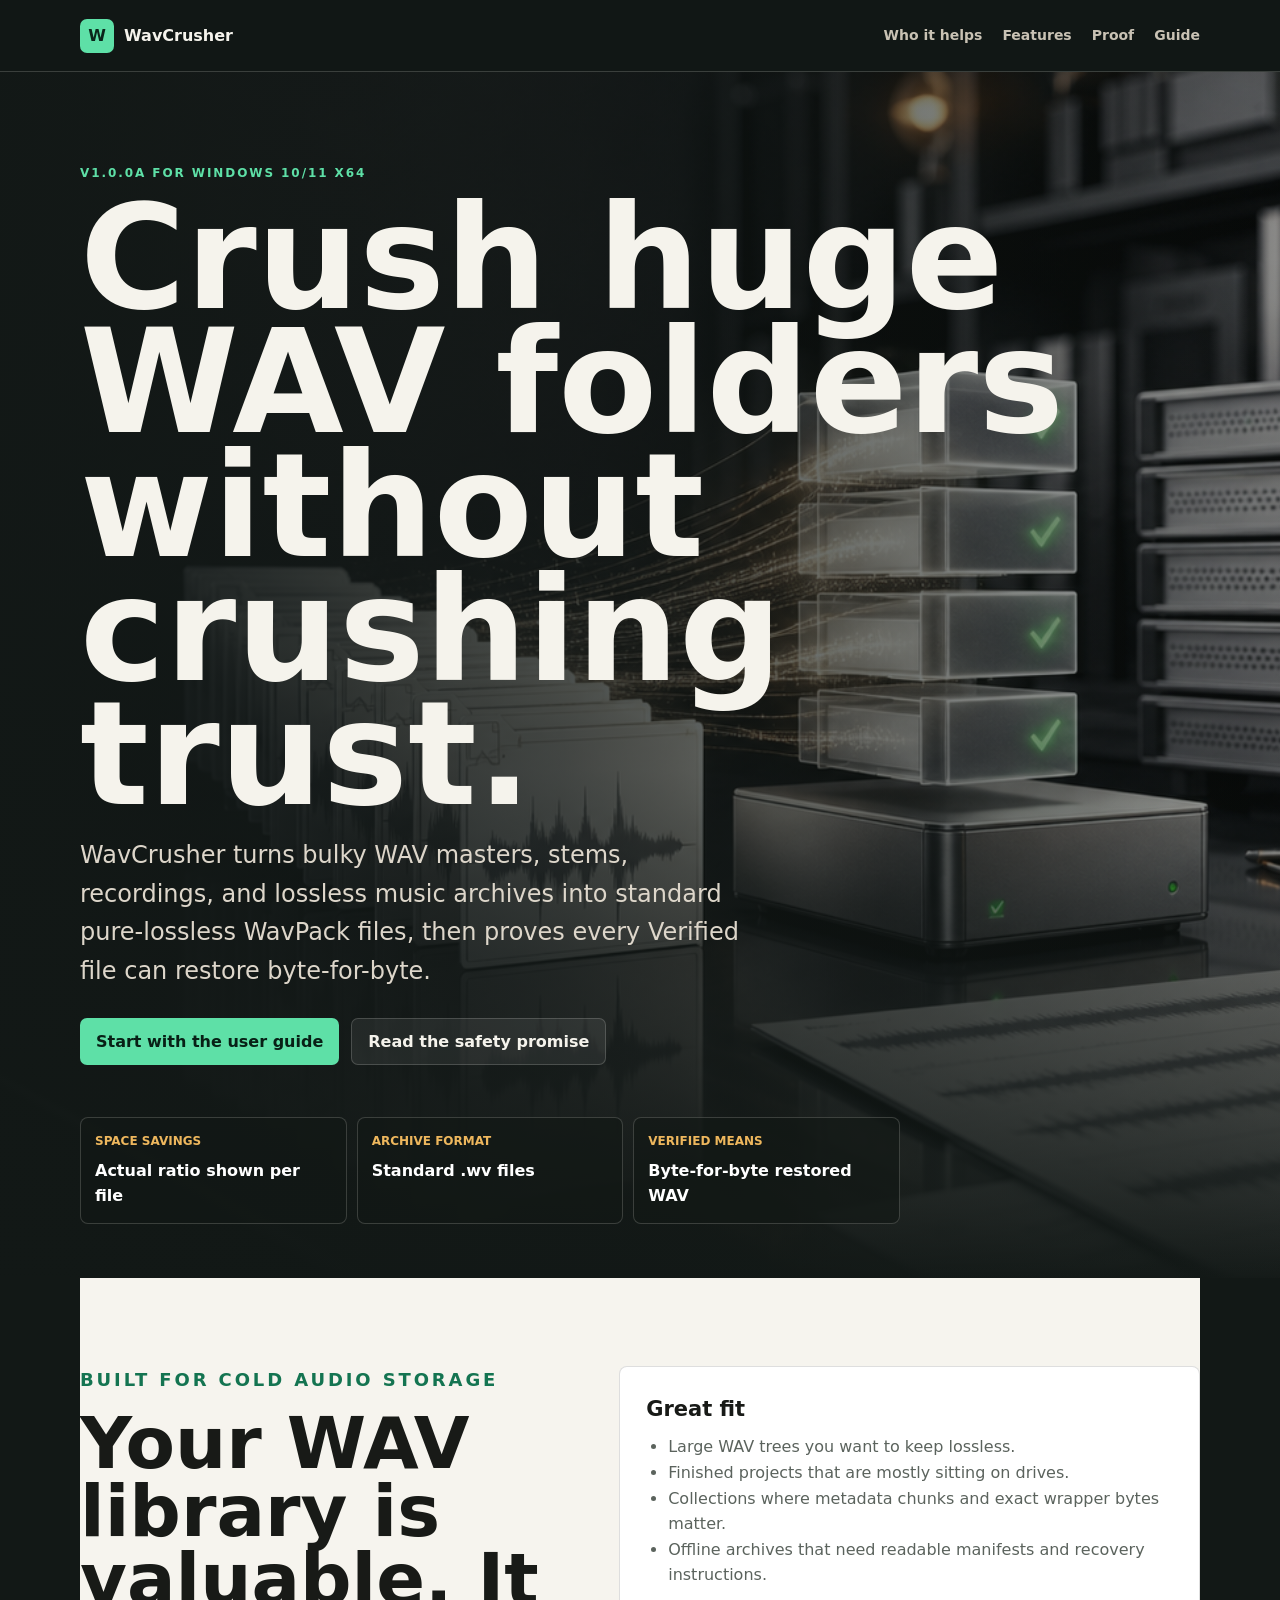
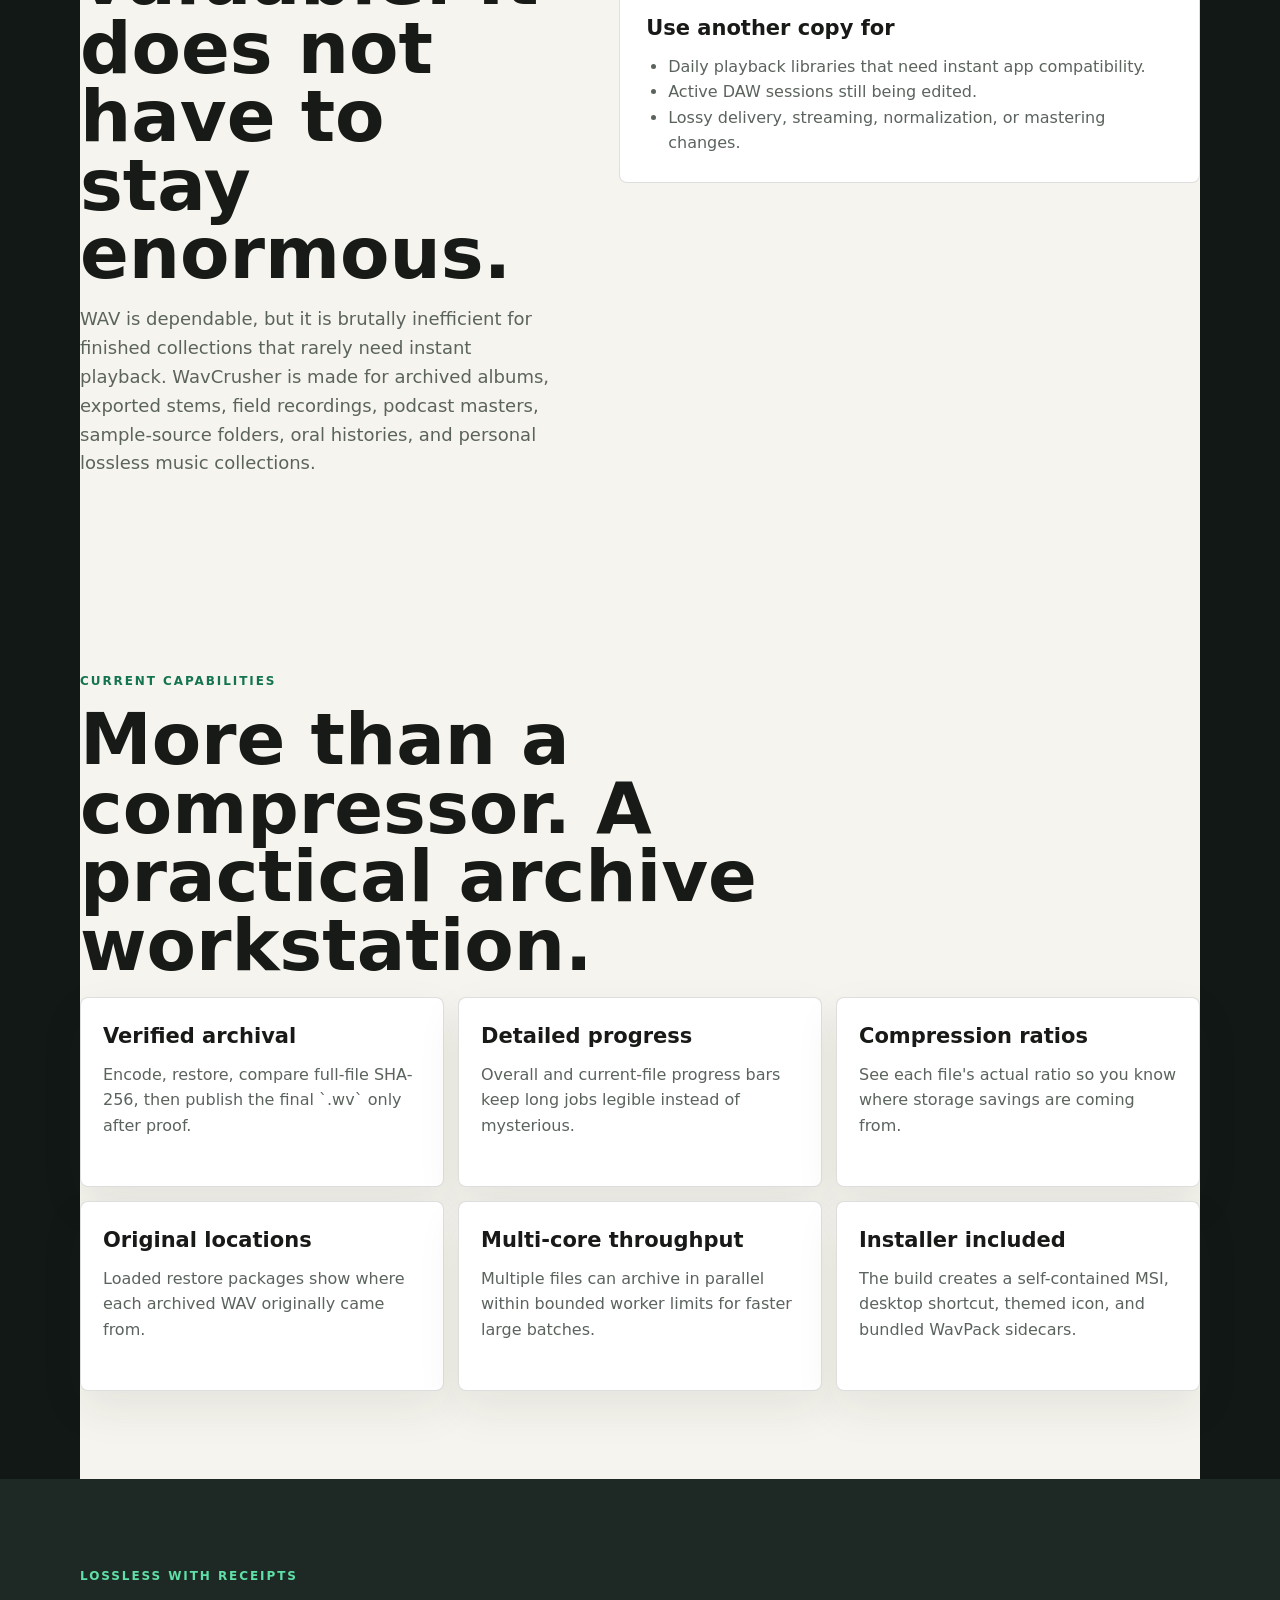
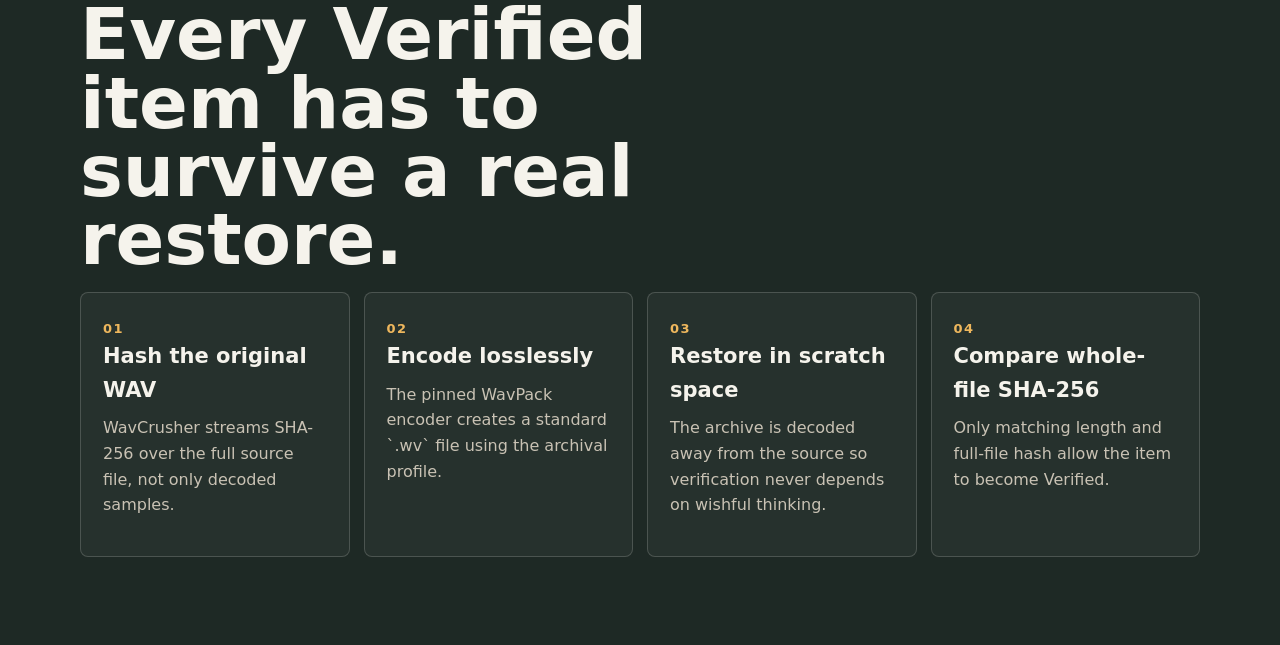
==== commit f22b2d6b: "Remove estimator and recovery sections from landing page" ====
--- a/docs/index.html
+++ b/docs/index.html
@@ -20,7 +20,6 @@
       <a href="#fit">Who it helps</a>
       <a href="#features">Features</a>
       <a href="#proof">Proof</a>
-      <a href="#estimate">Estimator</a>
       <a href="USER_GUIDE.md">Guide</a>
     </nav>
   </header>
@@ -91,40 +90,6 @@
         <article><span>04</span><h3>Compare whole-file SHA-256</h3><p>Only matching length and full-file hash allow the item to become Verified.</p></article>
       </div>
     </section>
-    <section class="section split">
-      <div>
-        <p class="eyebrow dark">Local and understandable</p>
-        <h2>No account. No tracker. No proprietary vault.</h2>
-        <p>WavCrusher runs locally, writes ordinary WavPack files, and keeps human-readable documentation nearby. If the app is not available someday, standard `wvunpack` can still recover the audio.</p>
-      </div>
-      <ol class="timeline">
-        <li><strong>Archive</strong><span>Scan a source root, preflight conflicts, encode, verify, publish, and report results.</span></li>
-        <li><strong>Audit</strong><span>Recheck archive hashes and decoder integrity without modifying source or archive files.</span></li>
-        <li><strong>Restore</strong><span>Recreate WAV files and compare against archive-time hashes.</span></li>
-      </ol>
-    </section>
-    <section id="estimate" class="section estimator-section">
-      <div class="estimator-copy">
-        <p class="eyebrow">Storage planning</p>
-        <h2>Estimate what you could reclaim.</h2>
-        <p>Actual compression depends on the audio, but this gives a quick feel for why archiving WAVs can be worth it. WavCrusher reports real per-file ratios after processing.</p>
-      </div>
-      <form class="estimator" data-estimator>
-        <label>WAV collection size<span class="input-row"><input id="library-size" type="number" min="0" step="0.1" value="2.5" inputmode="decimal"><select id="library-unit" aria-label="Size unit"><option value="GB">GB</option><option value="TB" selected>TB</option></select></span></label>
-        <label>Estimated final size: <output id="ratio-output" for="ratio">50%</output><input id="ratio" type="range" min="30" max="70" value="50"></label>
-        <div class="estimate-output" aria-live="polite"><div><span>Archive</span><strong id="archive-size">1.25 TB</strong></div><div><span>Saved</span><strong id="saved-size">1.25 TB</strong></div></div>
-      </form>
-    </section>
-    <section class="section recovery">
-      <div>
-        <p class="eyebrow dark">Emergency recovery</p>
-        <h2>Your files are not trapped inside WavCrusher.</h2>
-        <p>Each archive is a standard `.wv` file. Keep the manifest and WavPack sidecars with your archive set, and you can recover WAVs with plain command-line tools.</p>
-      </div>
-      <pre aria-label="PowerShell recovery command"><code>PS&gt; .\wvunpack.exe "E:\Archive\Session\Mix.wv" "D:\Recovered\Session\Mix.wav"
-PS&gt; Get-FileHash "D:\Recovered\Session\Mix.wav" -Algorithm SHA256</code></pre>
-    </section>
   </main>
-  <footer><strong>WavCrusher</strong><span>Verified pure-lossless WAV archiving. No accounts, telemetry, remote fonts, or third-party scripts.</span><a href="FAQ.md">FAQ</a></footer>
 </body>
 </html>
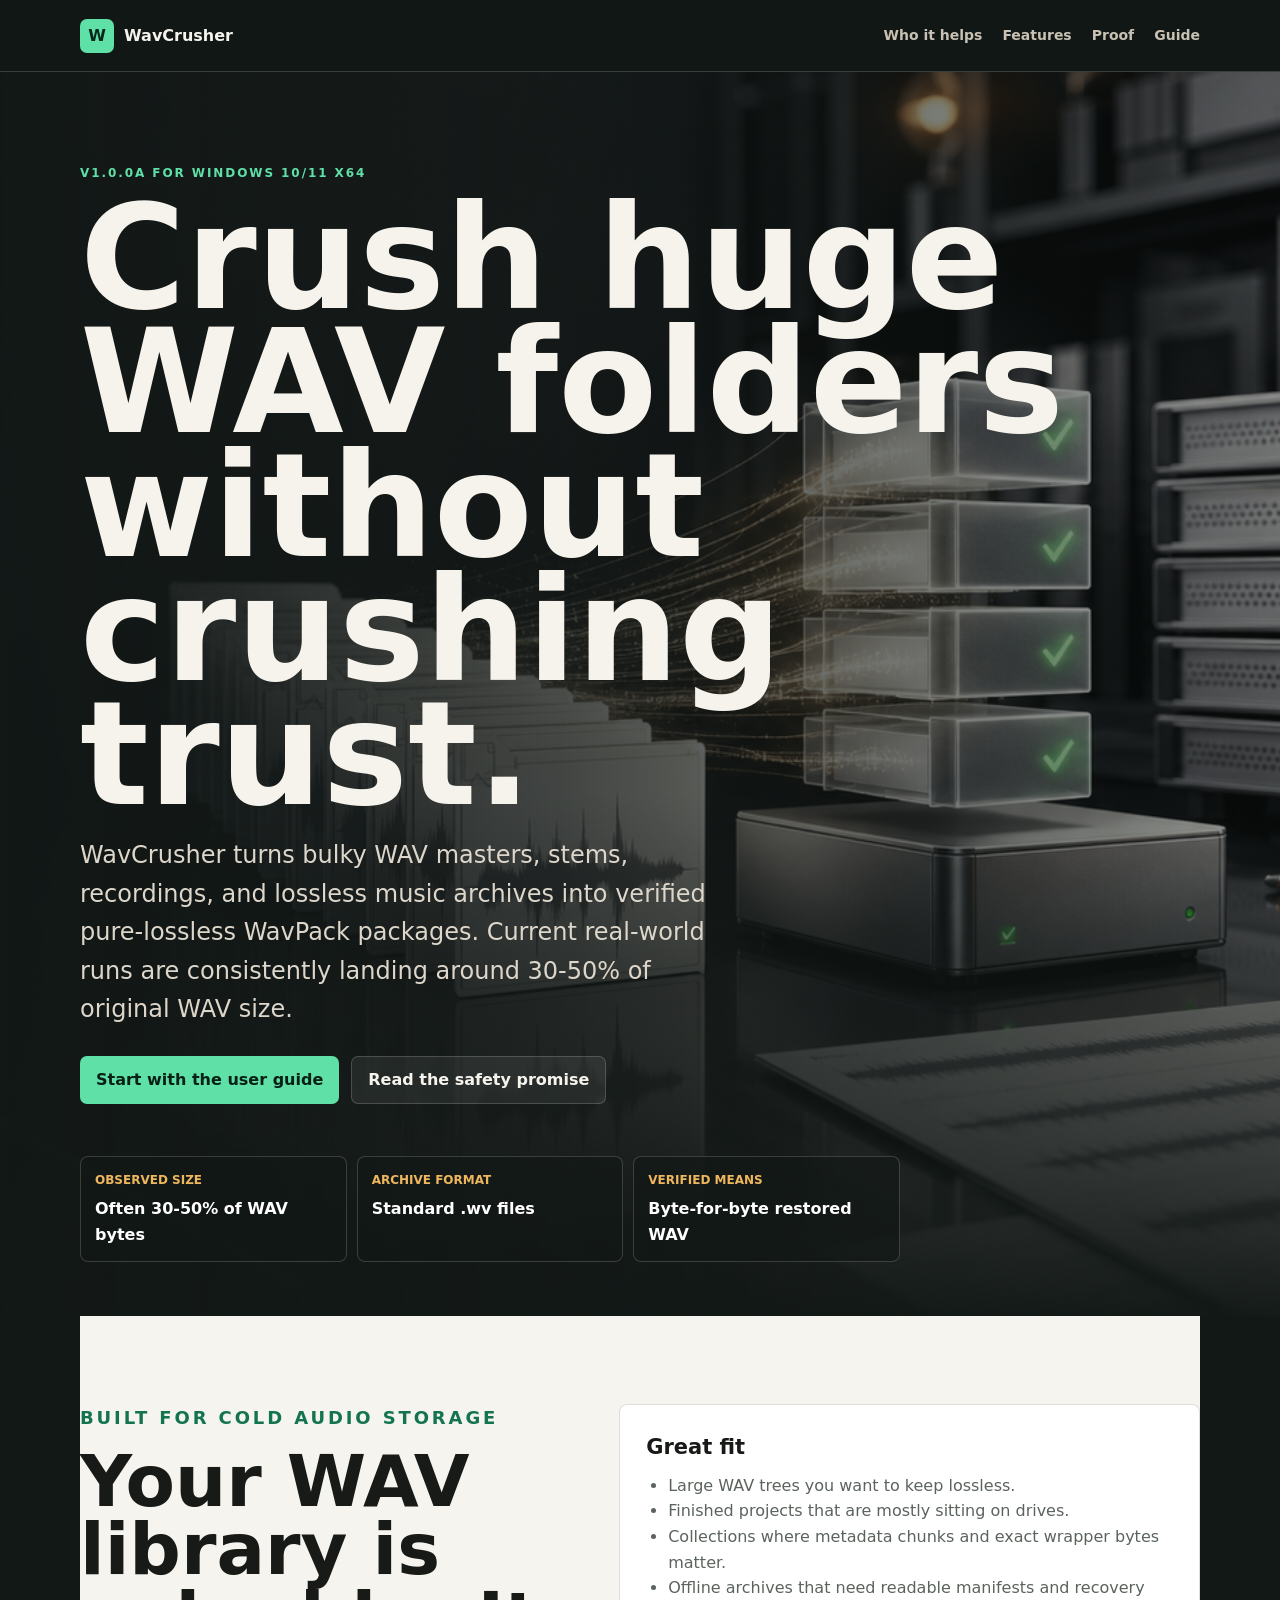
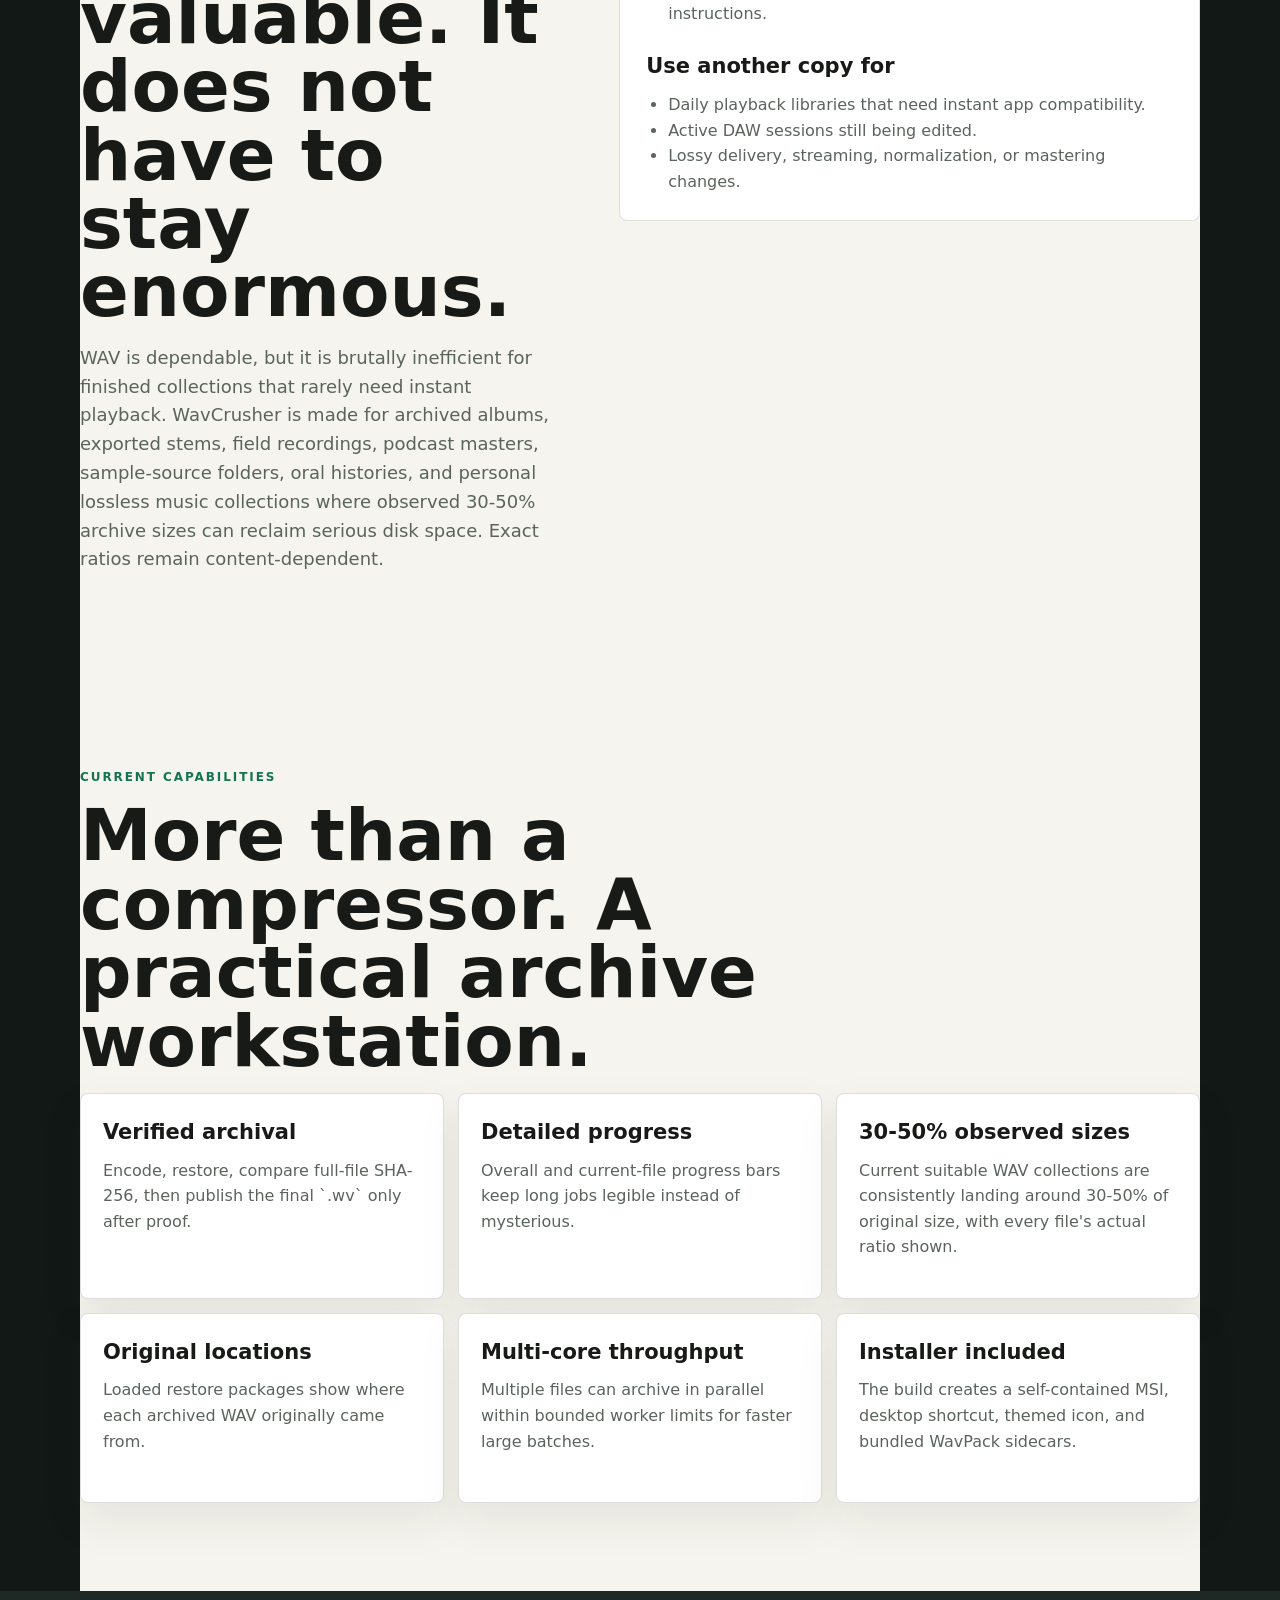
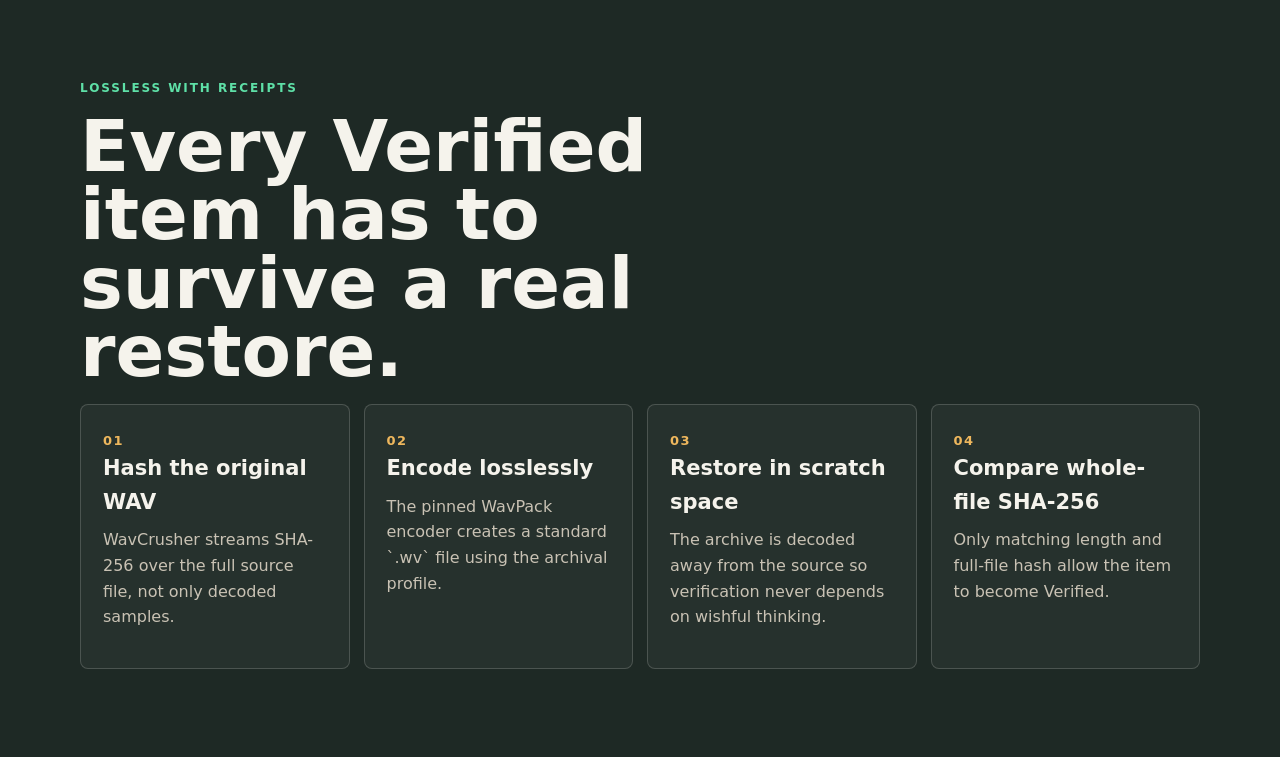
==== commit 0068ab87: "docs: highlight observed archive size savings Updates README, user docs, release docs, requirements," ====
--- a/docs/index.html
+++ b/docs/index.html
@@ -3,9 +3,9 @@
 <head>
   <meta charset="utf-8">
   <meta name="viewport" content="width=device-width, initial-scale=1">
-  <meta name="description" content="WavCrusher saves space on large WAV and lossless music collections with verified pure-lossless WavPack archives, byte-for-byte restore checks, and a local Windows app.">
+  <meta name="description" content="WavCrusher cuts large WAV and lossless music collections to observed 30-50% archive sizes with verified pure-lossless WavPack, byte-for-byte restore checks, and a local Windows app.">
   <meta name="theme-color" content="#121816">
-  <title>WavCrusher - Save space on verified lossless WAV archives</title>
+  <title>WavCrusher - 30-50% observed WAV archive sizes with verified lossless restore</title>
   <link rel="icon" href="favicon.svg" type="image/svg+xml">
   <link rel="manifest" href="manifest.webmanifest">
   <link rel="preload" href="assets/wavcrusher-archive-workstation.png" as="image">
@@ -30,13 +30,13 @@
       <div class="hero-content">
         <p class="eyebrow">v1.0.0a for Windows 10/11 x64</p>
         <h1>Crush huge WAV folders without crushing trust.</h1>
-        <p class="lede">WavCrusher turns bulky WAV masters, stems, recordings, and lossless music archives into standard pure-lossless WavPack files, then proves every Verified file can restore byte-for-byte.</p>
+        <p class="lede">WavCrusher turns bulky WAV masters, stems, recordings, and lossless music archives into verified pure-lossless WavPack packages. Current real-world runs are consistently landing around 30-50% of original WAV size.</p>
         <div class="actions">
           <a class="button primary" href="USER_GUIDE.md">Start with the user guide</a>
           <a class="button secondary" href="ARCHIVE_SAFETY_SPEC.md">Read the safety promise</a>
         </div>
         <dl class="promise-grid" aria-label="Core promises">
-          <div><dt>Space savings</dt><dd>Actual ratio shown per file</dd></div>
+          <div><dt>Observed size</dt><dd>Often 30-50% of WAV bytes</dd></div>
           <div><dt>Archive format</dt><dd>Standard .wv files</dd></div>
           <div><dt>Verified means</dt><dd>Byte-for-byte restored WAV</dd></div>
         </dl>
@@ -46,7 +46,7 @@
       <div>
         <p class="eyebrow dark">Built for cold audio storage</p>
         <h2>Your WAV library is valuable. It does not have to stay enormous.</h2>
-        <p>WAV is dependable, but it is brutally inefficient for finished collections that rarely need instant playback. WavCrusher is made for archived albums, exported stems, field recordings, podcast masters, sample-source folders, oral histories, and personal lossless music collections.</p>
+        <p>WAV is dependable, but it is brutally inefficient for finished collections that rarely need instant playback. WavCrusher is made for archived albums, exported stems, field recordings, podcast masters, sample-source folders, oral histories, and personal lossless music collections where observed 30-50% archive sizes can reclaim serious disk space. Exact ratios remain content-dependent.</p>
       </div>
       <div class="list-panel">
         <h3>Great fit</h3>
@@ -72,7 +72,7 @@
       <div class="feature-grid">
         <article><h3>Verified archival</h3><p>Encode, restore, compare full-file SHA-256, then publish the final `.wv` only after proof.</p></article>
         <article><h3>Detailed progress</h3><p>Overall and current-file progress bars keep long jobs legible instead of mysterious.</p></article>
-        <article><h3>Compression ratios</h3><p>See each file's actual ratio so you know where storage savings are coming from.</p></article>
+        <article><h3>30-50% observed sizes</h3><p>Current suitable WAV collections are consistently landing around 30-50% of original size, with every file's actual ratio shown.</p></article>
         <article><h3>Original locations</h3><p>Loaded restore packages show where each archived WAV originally came from.</p></article>
         <article><h3>Multi-core throughput</h3><p>Multiple files can archive in parallel within bounded worker limits for faster large batches.</p></article>
         <article><h3>Installer included</h3><p>The build creates a self-contained MSI, desktop shortcut, themed icon, and bundled WavPack sidecars.</p></article>
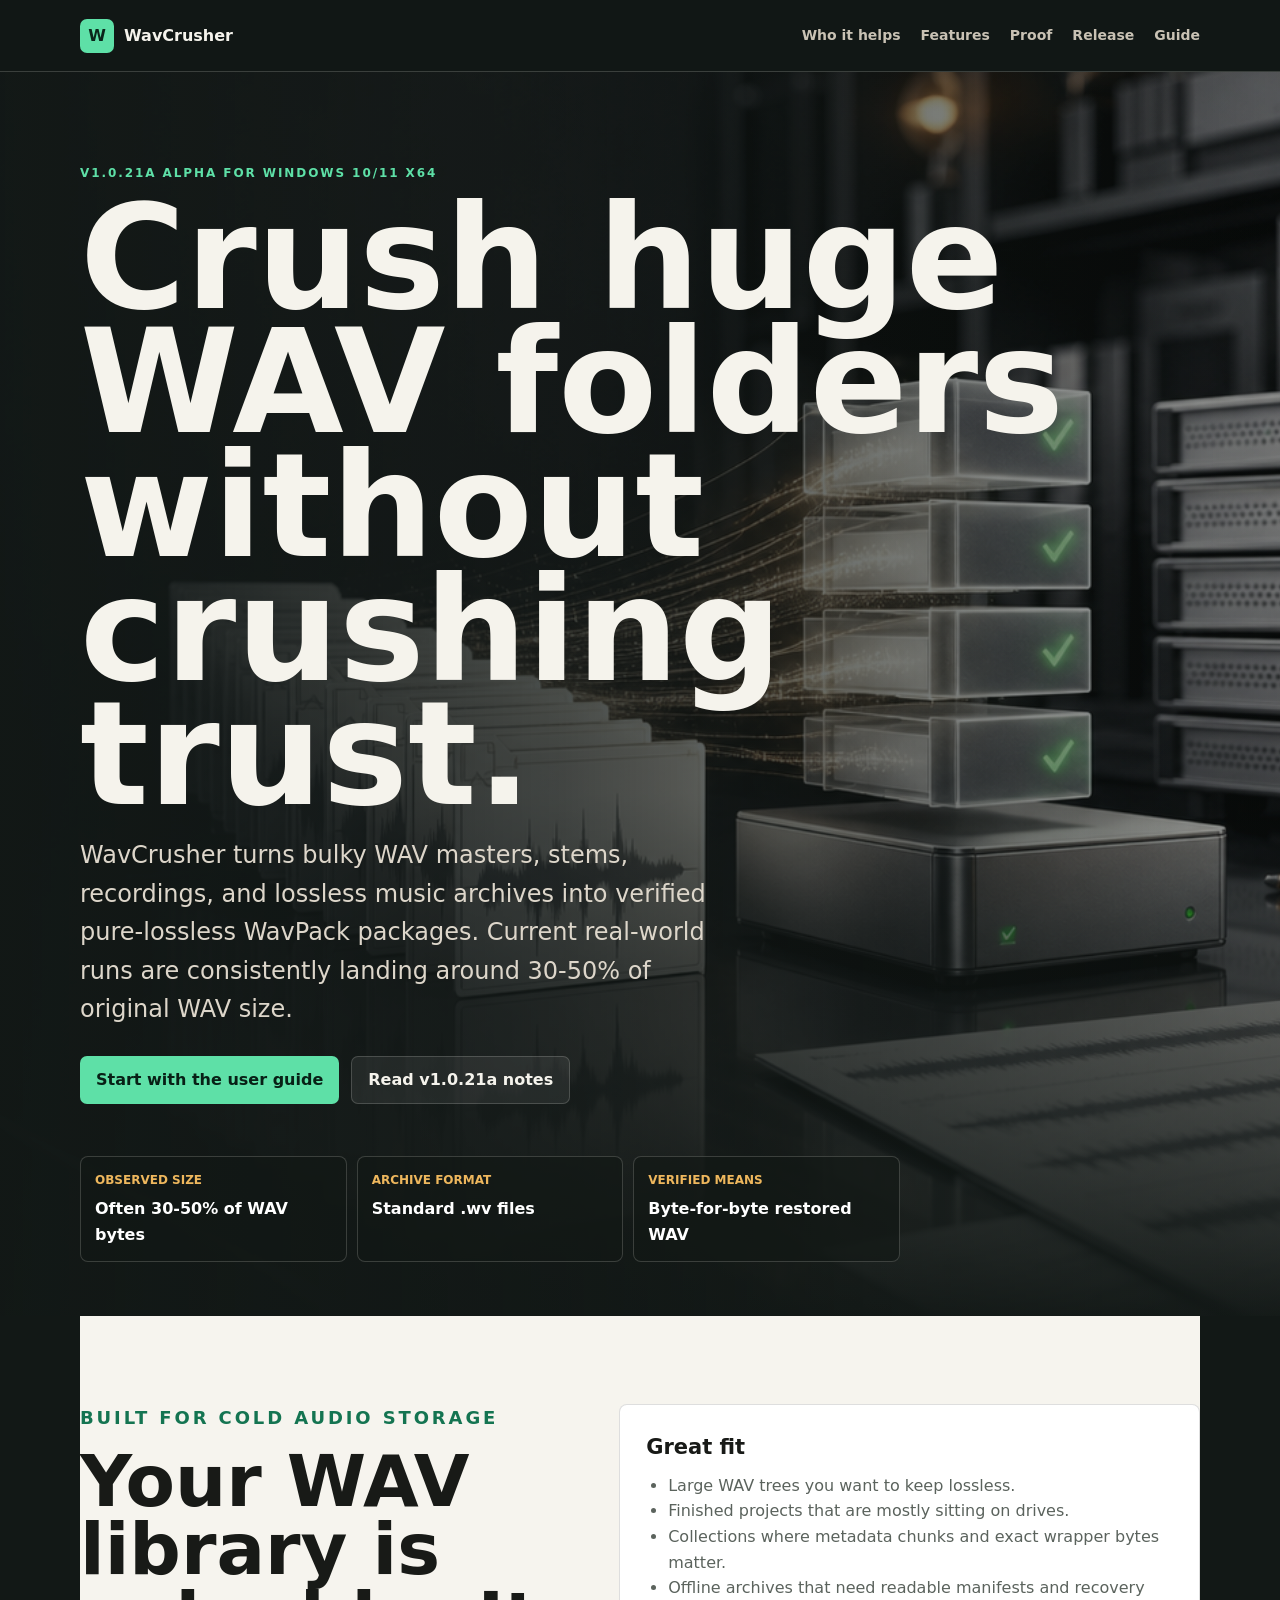
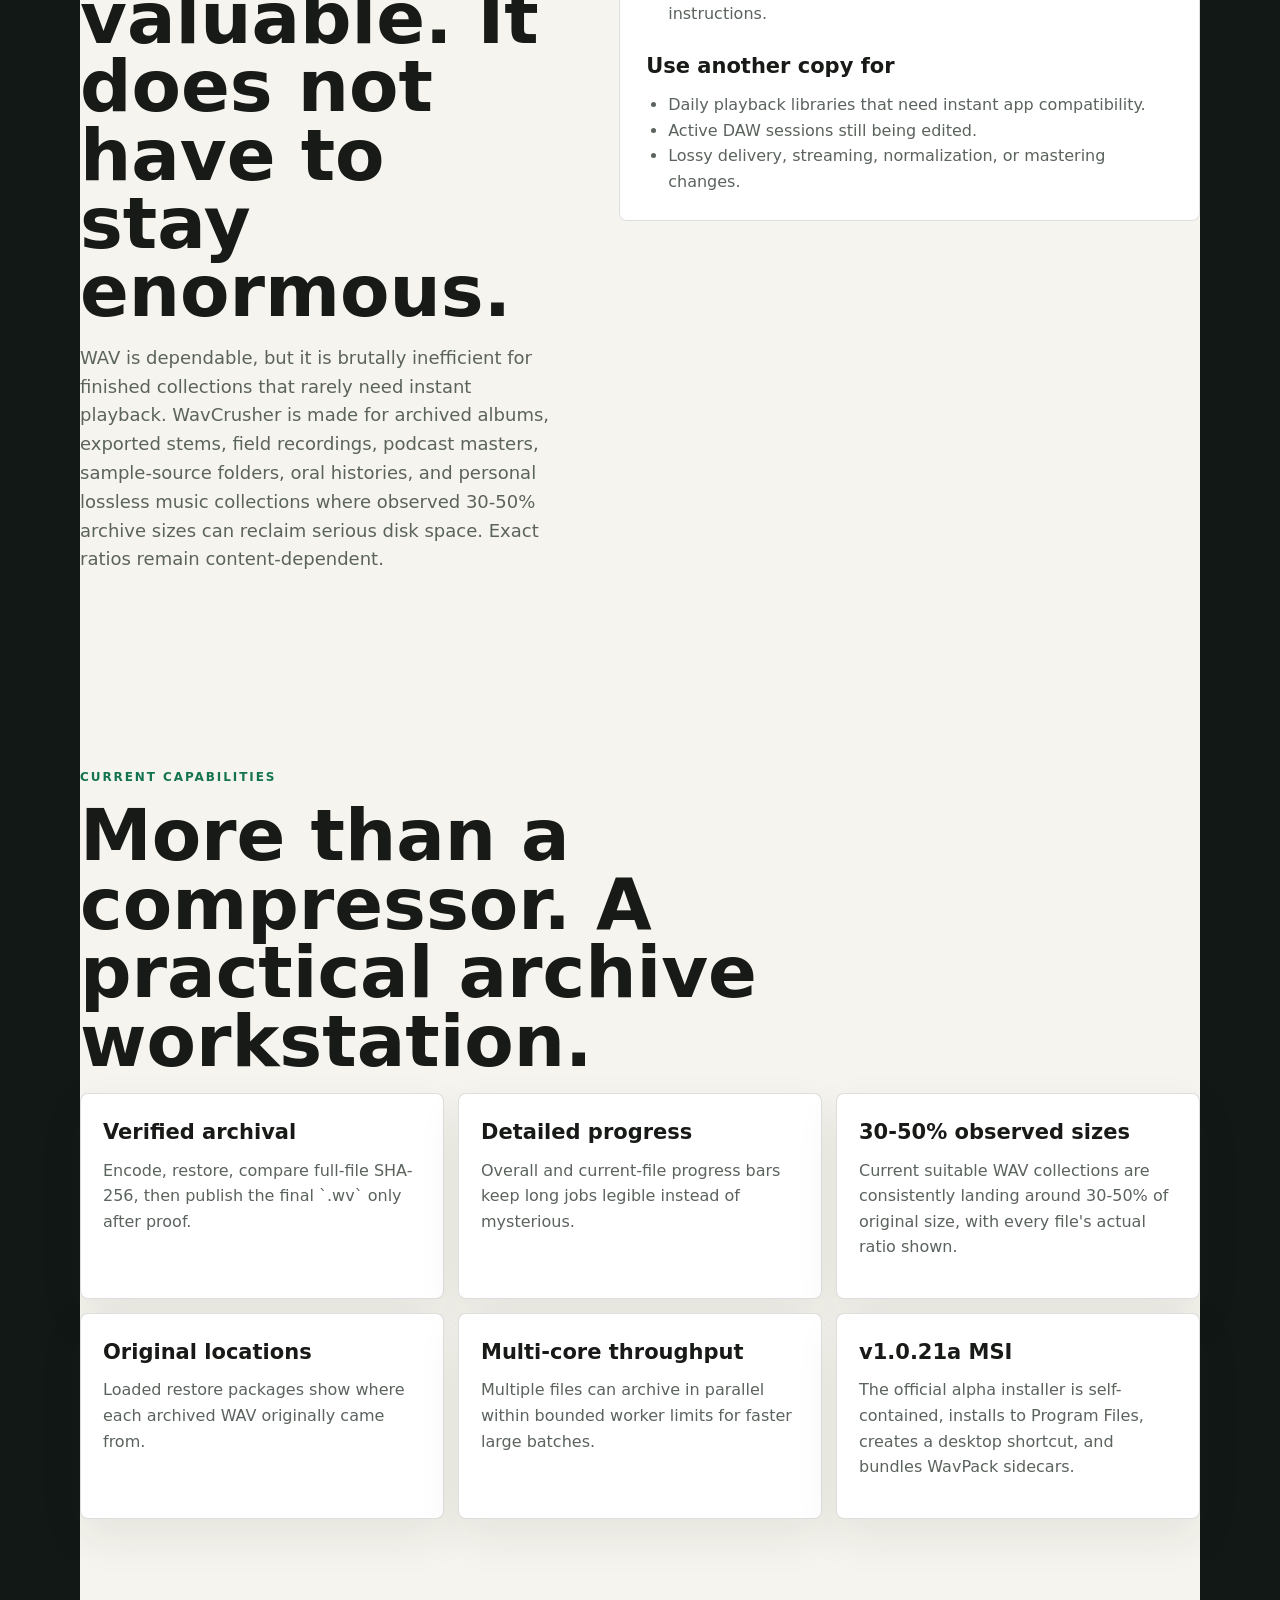
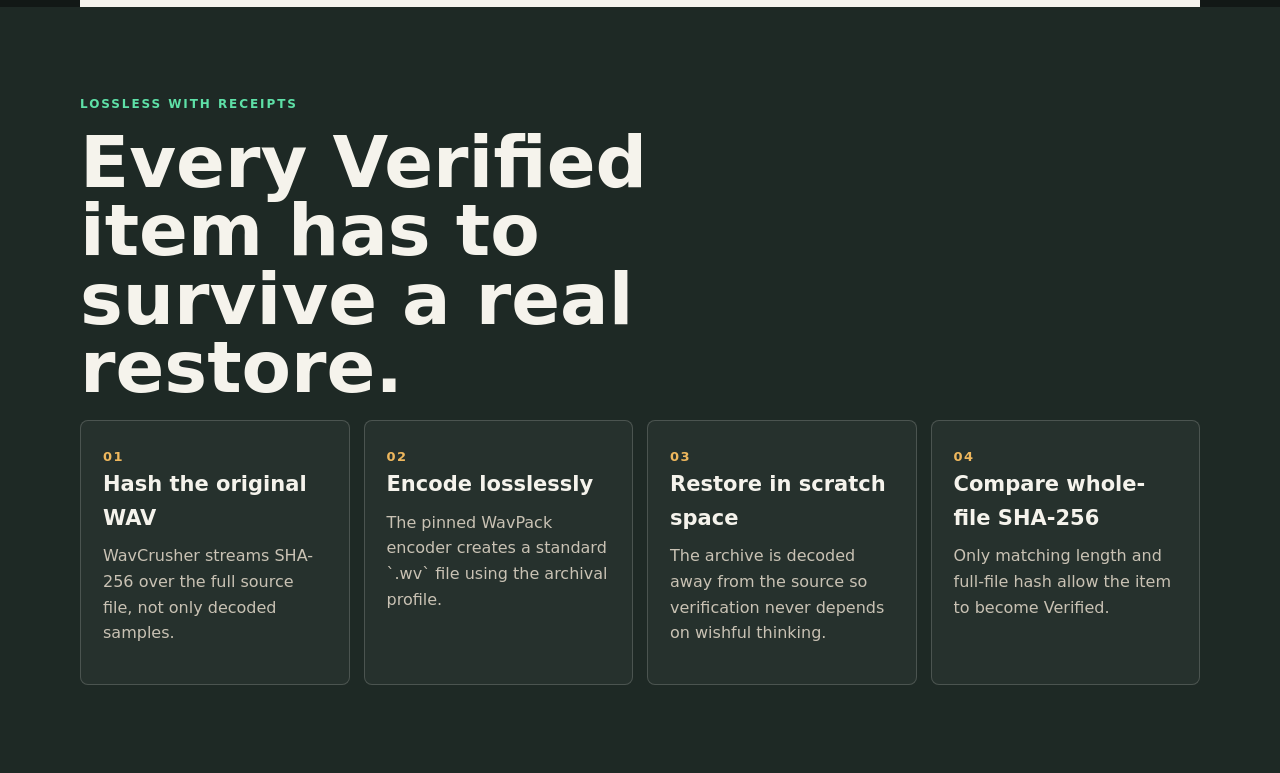
==== commit 7a01960b: "docs: align release docs for v1.0.21a Updates README, GitHub Pages site metadata, docs index, FAQ, u" ====
--- a/docs/index.html
+++ b/docs/index.html
@@ -3,9 +3,9 @@
 <head>
   <meta charset="utf-8">
   <meta name="viewport" content="width=device-width, initial-scale=1">
-  <meta name="description" content="WavCrusher cuts large WAV and lossless music collections to observed 30-50% archive sizes with verified pure-lossless WavPack, byte-for-byte restore checks, and a local Windows app.">
+  <meta name="description" content="WavCrusher v1.0.21a cuts large WAV and lossless music collections to observed 30-50% archive sizes with verified pure-lossless WavPack, byte-for-byte restore checks, and a local Windows app.">
   <meta name="theme-color" content="#121816">
-  <title>WavCrusher - 30-50% observed WAV archive sizes with verified lossless restore</title>
+  <title>WavCrusher v1.0.21a - Verified lossless WAV archiving</title>
   <link rel="icon" href="favicon.svg" type="image/svg+xml">
   <link rel="manifest" href="manifest.webmanifest">
   <link rel="preload" href="assets/wavcrusher-archive-workstation.png" as="image">
@@ -20,6 +20,7 @@
       <a href="#fit">Who it helps</a>
       <a href="#features">Features</a>
       <a href="#proof">Proof</a>
+      <a href="RELEASE_NOTES.md">Release</a>
       <a href="USER_GUIDE.md">Guide</a>
     </nav>
   </header>
@@ -28,12 +29,12 @@
       <img class="hero-image" src="assets/wavcrusher-archive-workstation.png" alt="Studio archive workstation with drives, waveform sheets, and verified archive blocks">
       <div class="hero-overlay"></div>
       <div class="hero-content">
-        <p class="eyebrow">v1.0.0a for Windows 10/11 x64</p>
+        <p class="eyebrow">v1.0.21a alpha for Windows 10/11 x64</p>
         <h1>Crush huge WAV folders without crushing trust.</h1>
         <p class="lede">WavCrusher turns bulky WAV masters, stems, recordings, and lossless music archives into verified pure-lossless WavPack packages. Current real-world runs are consistently landing around 30-50% of original WAV size.</p>
         <div class="actions">
           <a class="button primary" href="USER_GUIDE.md">Start with the user guide</a>
-          <a class="button secondary" href="ARCHIVE_SAFETY_SPEC.md">Read the safety promise</a>
+          <a class="button secondary" href="RELEASE_NOTES.md">Read v1.0.21a notes</a>
         </div>
         <dl class="promise-grid" aria-label="Core promises">
           <div><dt>Observed size</dt><dd>Often 30-50% of WAV bytes</dd></div>
@@ -75,7 +76,7 @@
         <article><h3>30-50% observed sizes</h3><p>Current suitable WAV collections are consistently landing around 30-50% of original size, with every file's actual ratio shown.</p></article>
         <article><h3>Original locations</h3><p>Loaded restore packages show where each archived WAV originally came from.</p></article>
         <article><h3>Multi-core throughput</h3><p>Multiple files can archive in parallel within bounded worker limits for faster large batches.</p></article>
-        <article><h3>Installer included</h3><p>The build creates a self-contained MSI, desktop shortcut, themed icon, and bundled WavPack sidecars.</p></article>
+        <article><h3>v1.0.21a MSI</h3><p>The official alpha installer is self-contained, installs to Program Files, creates a desktop shortcut, and bundles WavPack sidecars.</p></article>
       </div>
     </section>
     <section id="proof" class="section proof-band">
